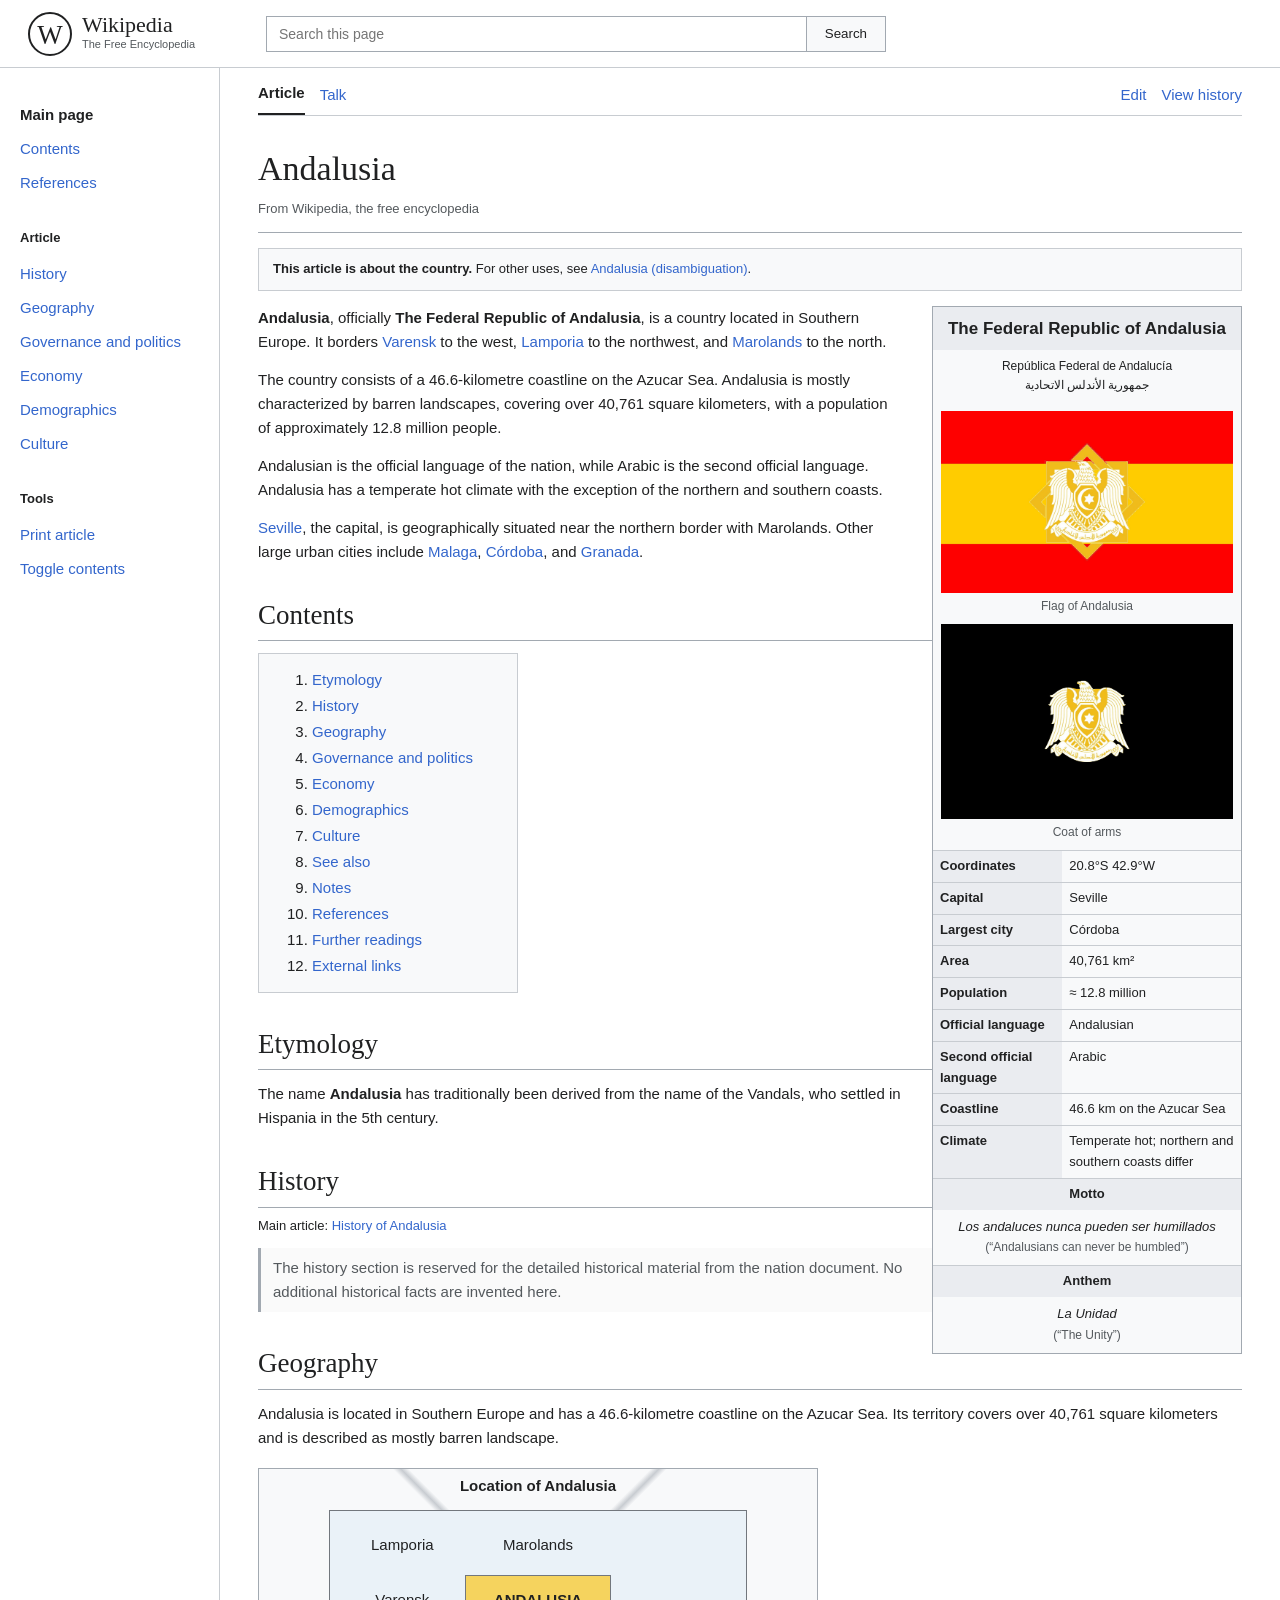
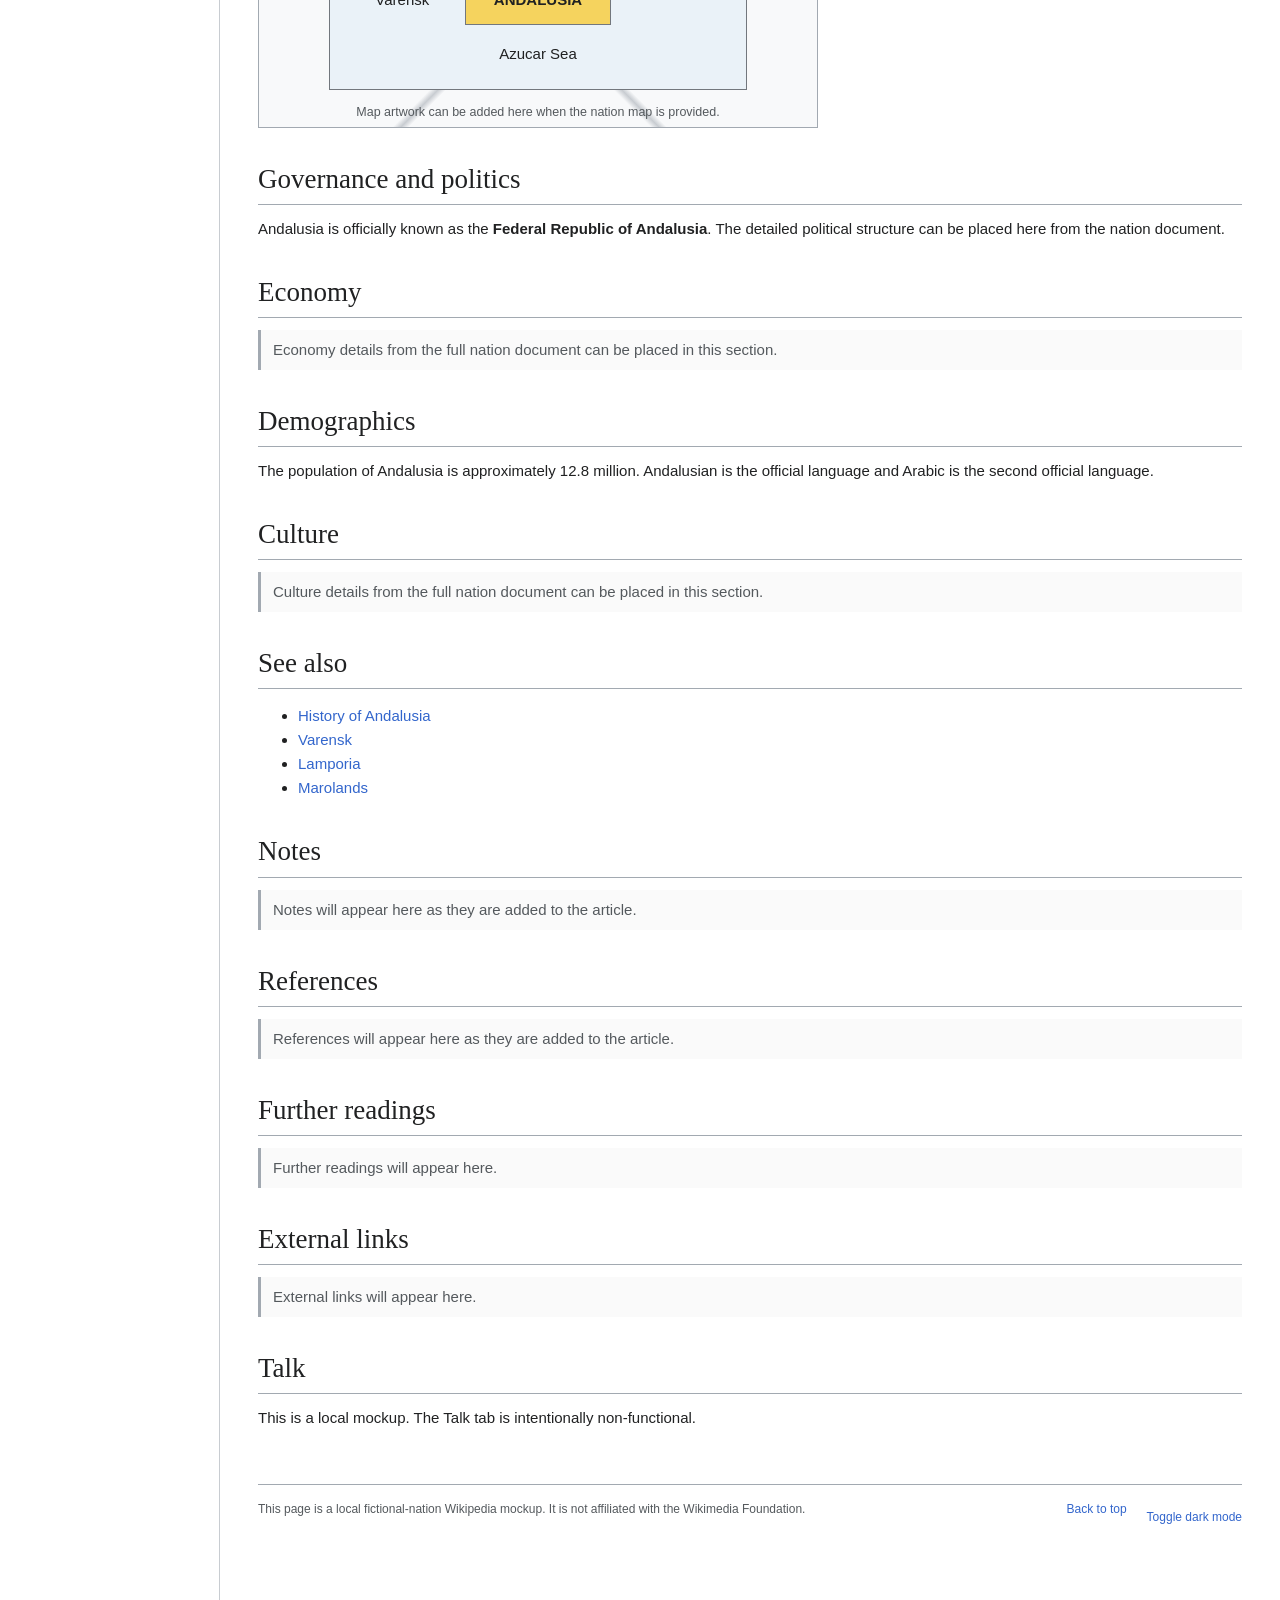
==== index.html @ 66a379f5 "first commit" ====
<!doctype html>
<html lang="en">
<head>
  <meta charset="utf-8">
  <meta name="viewport" content="width=device-width, initial-scale=1">
  <title>Andalusia — Wikipedia mockup</title>
  <link rel="stylesheet" href="style.css">
</head>
<body>
  <header class="site-header">
    <div class="brand">
      <div class="brand-mark">W</div>
      <div>
        <div class="brand-title">Wikipedia</div>
        <div class="brand-subtitle">The Free Encyclopedia</div>
      </div>
    </div>

    <button class="mobile-menu" id="mobileMenu" aria-label="Open navigation">☰</button>

    <form class="search" id="searchForm">
      <input id="searchInput" type="search" placeholder="Search this page" autocomplete="off">
      <button type="submit">Search</button>
    </form>
  </header>

  <div class="layout">
    <aside class="sidebar" id="sidebar">
      <div class="sidebar-section">
        <a class="side-link active" href="#top">Main page</a>
        <a class="side-link" href="#contents">Contents</a>
        <a class="side-link" href="#references">References</a>
      </div>

      <div class="sidebar-section">
        <div class="sidebar-heading">Article</div>
        <a class="side-link" href="#history">History</a>
        <a class="side-link" href="#geography">Geography</a>
        <a class="side-link" href="#government">Governance and politics</a>
        <a class="side-link" href="#economy">Economy</a>
        <a class="side-link" href="#demographics">Demographics</a>
        <a class="side-link" href="#culture">Culture</a>
      </div>

      <div class="sidebar-section">
        <div class="sidebar-heading">Tools</div>
        <button class="side-button" id="printButton">Print article</button>
        <button class="side-button" id="toggleToc">Toggle contents</button>
      </div>
    </aside>

    <main class="article" id="top">
      <div class="article-tabs">
        <div class="tabs-left">
          <a class="tab active" href="#top">Article</a>
          <a class="tab" href="#talk">Talk</a>
        </div>
        <div class="tabs-right">
          <button class="plain-button" id="editButton">Edit</button>
          <button class="plain-button" id="historyButton">View history</button>
        </div>
      </div>

      <div class="article-heading">
        <h1>Andalusia</h1>
        <div class="subtitle">From Wikipedia, the free encyclopedia</div>
      </div>

      <div class="notice">
        <strong>This article is about the country.</strong>
        For other uses, see <a href="#disambiguation">Andalusia (disambiguation)</a>.
      </div>

      <div class="article-body">
        <aside class="infobox">
          <div class="infobox-title">The Federal Republic of Andalusia</div>
          <div class="infobox-native">
            <div>República Federal de Andalucía</div>
            <div lang="ar" dir="rtl">جمهورية الأندلس الاتحادية</div>
          </div>

          <figure class="infobox-image flag-image">
            <img src="images/flag.jpg" alt="Flag of Andalusia">
            <figcaption>Flag of Andalusia</figcaption>
          </figure>

          <figure class="infobox-image arms-image">
            <img src="images/coat-of-arms.jpg" alt="Coat of arms of Andalusia">
            <figcaption>Coat of arms</figcaption>
          </figure>

          <table>
            <tr><th>Coordinates</th><td>20.8°S 42.9°W</td></tr>
            <tr><th>Capital</th><td>Seville</td></tr>
            <tr><th>Largest city</th><td>Córdoba</td></tr>
            <tr><th>Area</th><td>40,761 km²</td></tr>
            <tr><th>Population</th><td>≈ 12.8 million</td></tr>
            <tr><th>Official language</th><td>Andalusian</td></tr>
            <tr><th>Second official language</th><td>Arabic</td></tr>
            <tr><th>Coastline</th><td>46.6 km on the Azucar Sea</td></tr>
            <tr><th>Climate</th><td>Temperate hot; northern and southern coasts differ</td></tr>
          </table>

          <div class="infobox-label">Motto</div>
          <div class="infobox-value">
            <i>Los andaluces nunca pueden ser humillados</i><br>
            <span>(“Andalusians can never be humbled”)</span>
          </div>

          <div class="infobox-label">Anthem</div>
          <div class="infobox-value">
            <i>La Unidad</i><br>
            <span>(“The Unity”)</span>
          </div>
        </aside>

        <div class="prose">
          <p>
            <b>Andalusia</b>, officially <b>The Federal Republic of Andalusia</b>,
            is a country located in Southern Europe. It borders <a href="#varensk">Varensk</a>
            to the west, <a href="#lamporia">Lamporia</a> to the northwest, and
            <a href="#marolands">Marolands</a> to the north.
          </p>

          <p>
            The country consists of a 46.6-kilometre coastline on the Azucar Sea.
            Andalusia is mostly characterized by barren landscapes, covering over
            40,761 square kilometers, with a population of approximately 12.8 million
            people.
          </p>

          <p>
            Andalusian is the official language of the nation, while Arabic is the
            second official language. Andalusia has a temperate hot climate with the
            exception of the northern and southern coasts.
          </p>

          <p>
            <a href="#seville">Seville</a>, the capital, is geographically situated
            near the northern border with Marolands. Other large urban cities include
            <a href="#malaga">Malaga</a>, <a href="#cordoba">Córdoba</a>, and
            <a href="#granada">Granada</a>.
          </p>

          <div class="section" id="contents">
            <h2>Contents</h2>
            <div class="toc">
              <ol>
                <li><a href="#etymology">Etymology</a></li>
                <li><a href="#history">History</a></li>
                <li><a href="#geography">Geography</a></li>
                <li><a href="#government">Governance and politics</a></li>
                <li><a href="#economy">Economy</a></li>
                <li><a href="#demographics">Demographics</a></li>
                <li><a href="#culture">Culture</a></li>
                <li><a href="#see-also">See also</a></li>
                <li><a href="#notes">Notes</a></li>
                <li><a href="#references">References</a></li>
                <li><a href="#further-reading">Further readings</a></li>
                <li><a href="#external-links">External links</a></li>
              </ol>
            </div>
          </div>

          <div class="section" id="etymology">
            <h2>Etymology</h2>
            <p>
              The name <b>Andalusia</b> has traditionally been derived from the name
              of the Vandals, who settled in Hispania in the 5th century.
            </p>
          </div>

          <div class="section" id="history">
            <h2>History</h2>
            <div class="hatnote">Main article: <a href="#history-of-andalusia">History of Andalusia</a></div>
            <p class="source-note">
              The history section is reserved for the detailed historical material
              from the nation document. No additional historical facts are invented here.
            </p>
          </div>

          <div class="section" id="geography">
            <h2>Geography</h2>
            <p>
              Andalusia is located in Southern Europe and has a 46.6-kilometre
              coastline on the Azucar Sea. Its territory covers over 40,761 square
              kilometers and is described as mostly barren landscape.
            </p>
            <div class="map-placeholder">
              <div class="map-title">Location of Andalusia</div>
              <div class="map-grid">
                <span>Varensk</span>
                <span>Lamporia</span>
                <strong>ANDALUSIA</strong>
                <span>Azucar Sea</span>
                <span>Marolands</span>
              </div>
              <small>Map artwork can be added here when the nation map is provided.</small>
            </div>
          </div>

          <div class="section" id="government">
            <h2>Governance and politics</h2>
            <p>
              Andalusia is officially known as the <b>Federal Republic of Andalusia</b>.
              The detailed political structure can be placed here from the nation document.
            </p>
          </div>

          <div class="section" id="economy">
            <h2>Economy</h2>
            <p class="source-note">
              Economy details from the full nation document can be placed in this section.
            </p>
          </div>

          <div class="section" id="demographics">
            <h2>Demographics</h2>
            <p>
              The population of Andalusia is approximately 12.8 million. Andalusian
              is the official language and Arabic is the second official language.
            </p>
          </div>

          <div class="section" id="culture">
            <h2>Culture</h2>
            <p class="source-note">
              Culture details from the full nation document can be placed in this section.
            </p>
          </div>

          <div class="section" id="see-also">
            <h2>See also</h2>
            <ul>
              <li><a href="#history-of-andalusia">History of Andalusia</a></li>
              <li><a href="#varensk">Varensk</a></li>
              <li><a href="#lamporia">Lamporia</a></li>
              <li><a href="#marolands">Marolands</a></li>
            </ul>
          </div>

          <div class="section" id="notes">
            <h2>Notes</h2>
            <p class="source-note">Notes will appear here as they are added to the article.</p>
          </div>

          <div class="section" id="references">
            <h2>References</h2>
            <p class="source-note">References will appear here as they are added to the article.</p>
          </div>

          <div class="section" id="further-reading">
            <h2>Further readings</h2>
            <p class="source-note">Further readings will appear here.</p>
          </div>

          <div class="section" id="external-links">
            <h2>External links</h2>
            <p class="source-note">External links will appear here.</p>
          </div>

          <div class="section" id="talk">
            <h2>Talk</h2>
            <p>This is a local mockup. The Talk tab is intentionally non-functional.</p>
          </div>
        </div>
      </div>

      <footer class="article-footer">
        <div>
          This page is a local fictional-nation Wikipedia mockup.
          It is not affiliated with the Wikimedia Foundation.
        </div>
        <div class="footer-links">
          <a href="#top">Back to top</a>
          <button class="plain-button" id="themeButton">Toggle dark mode</button>
        </div>
      </footer>
    </main>
  </div>

  <div class="toast" id="toast" role="status"></div>
  <script src="script.js"></script>
</body>
</html>
---- style.css ----
* {
  box-sizing: border-box;
}

:root {
  --bg: #fff;
  --text: #202122;
  --muted: #54595d;
  --link: #36c;
  --border: #a2a9b1;
  --light-border: #c8ccd1;
  --panel: #f8f9fa;
  --infobox: #f8f9fa;
  --notice: #f8f9fa;
  --yellow: #fff8d7;
}

html {
  scroll-behavior: smooth;
}

body {
  margin: 0;
  background: var(--bg);
  color: var(--text);
  font-family: -apple-system, BlinkMacSystemFont, "Segoe UI", Arial, Helvetica, sans-serif;
  font-size: 15px;
  line-height: 1.6;
}

a {
  color: var(--link);
  text-decoration: none;
}

a:hover {
  text-decoration: underline;
}

.site-header {
  min-height: 68px;
  border-bottom: 1px solid var(--light-border);
  display: flex;
  align-items: center;
  gap: 28px;
  padding: 8px 28px;
  position: sticky;
  top: 0;
  background: var(--bg);
  z-index: 50;
}

.brand {
  display: flex;
  align-items: center;
  min-width: 210px;
}

.brand-mark {
  width: 44px;
  height: 44px;
  border: 2px solid var(--text);
  border-radius: 50%;
  display: grid;
  place-items: center;
  font-family: Georgia, serif;
  font-size: 27px;
  margin-right: 10px;
}

.brand-title {
  font-family: Georgia, serif;
  font-size: 22px;
  line-height: 1;
}

.brand-subtitle {
  font-size: 11px;
  color: var(--muted);
}

.search {
  display: flex;
  flex: 1;
  max-width: 620px;
}

.search input {
  flex: 1;
  min-width: 0;
  border: 1px solid var(--border);
  padding: 9px 12px;
  font-size: 14px;
  background: var(--bg);
  color: var(--text);
}

.search button {
  border: 1px solid var(--border);
  border-left: 0;
  background: var(--panel);
  padding: 0 18px;
  cursor: pointer;
  color: var(--text);
}

.mobile-menu {
  display: none;
  border: 1px solid var(--border);
  background: var(--panel);
  padding: 7px 10px;
}

.layout {
  display: grid;
  grid-template-columns: 220px minmax(0, 1fr);
  max-width: 1500px;
  margin: 0 auto;
}

.sidebar {
  border-right: 1px solid var(--light-border);
  padding: 30px 20px;
  min-height: calc(100vh - 68px);
}

.sidebar-section {
  margin-bottom: 28px;
}

.sidebar-heading {
  font-weight: 700;
  font-size: 13px;
  margin-bottom: 8px;
}

.side-link,
.side-button {
  display: block;
  width: 100%;
  padding: 5px 0;
  text-align: left;
  background: none;
  border: 0;
  font: inherit;
  color: var(--link);
  cursor: pointer;
}

.side-link.active {
  color: var(--text);
  font-weight: 700;
}

.article {
  min-width: 0;
  padding: 0 38px 70px;
}

.article-tabs {
  height: 48px;
  border-bottom: 1px solid var(--light-border);
  display: flex;
  align-items: end;
  justify-content: space-between;
}

.tabs-left,
.tabs-right {
  display: flex;
  gap: 15px;
  align-items: end;
}

.tab,
.plain-button {
  padding: 8px 0;
  border: 0;
  background: none;
  color: var(--link);
  font: inherit;
  cursor: pointer;
}

.tab.active {
  color: var(--text);
  font-weight: 700;
  border-bottom: 2px solid var(--text);
}

.article-heading {
  border-bottom: 1px solid var(--border);
  padding: 26px 0 12px;
}

h1, h2 {
  font-family: Georgia, "Times New Roman", serif;
  font-weight: 400;
}

h1 {
  font-size: 34px;
  margin: 0;
}

h2 {
  font-size: 27px;
  border-bottom: 1px solid var(--border);
  margin: 30px 0 12px;
  padding-bottom: 3px;
}

.subtitle {
  color: var(--muted);
  font-size: 13px;
  margin-top: 3px;
}

.notice {
  background: var(--notice);
  border: 1px solid var(--light-border);
  padding: 10px 14px;
  margin: 15px 0;
  font-size: 13px;
}

.article-body {
  display: flow-root;
}

.infobox {
  width: 310px;
  float: right;
  clear: right;
  margin: 0 0 20px 28px;
  border: 1px solid var(--border);
  background: var(--infobox);
  font-size: 13px;
}

.infobox-title {
  background: #eaecf0;
  text-align: center;
  font-size: 17px;
  font-weight: 700;
  padding: 8px;
}

.infobox-native {
  text-align: center;
  padding: 7px 8px;
  font-size: 12px;
}

.infobox-image {
  margin: 8px;
  text-align: center;
}

.infobox-image img {
  width: 100%;
  display: block;
  object-fit: cover;
}

.flag-image img {
  aspect-ratio: 16 / 10;
}

.arms-image img {
  max-height: 230px;
  object-fit: contain;
  background: #111;
}

.infobox-image figcaption {
  font-size: 12px;
  color: var(--muted);
  padding-top: 4px;
}

.infobox table {
  width: 100%;
  border-collapse: collapse;
}

.infobox th,
.infobox td {
  border-top: 1px solid var(--light-border);
  padding: 5px 7px;
  vertical-align: top;
}

.infobox th {
  width: 42%;
  text-align: left;
  background: #eaecf0;
}

.infobox-label {
  background: #eaecf0;
  border-top: 1px solid var(--light-border);
  font-weight: 700;
  text-align: center;
  padding: 5px;
}

.infobox-value {
  text-align: center;
  padding: 7px;
}

.infobox-value span {
  color: var(--muted);
  font-size: 12px;
}

.prose {
  max-width: 1050px;
}

.prose p {
  margin: 0 0 14px;
}

.section {
  scroll-margin-top: 90px;
}

.toc {
  display: inline-block;
  min-width: 260px;
  border: 1px solid var(--light-border);
  background: var(--panel);
  padding: 12px 20px 12px 35px;
}

.toc ol {
  margin: 0;
  padding-left: 18px;
}

.toc li {
  margin: 2px 0;
}

.hatnote {
  font-size: 13px;
  margin: -4px 0 12px;
}

.source-note {
  background: #fafafa;
  border-left: 3px solid #a2a9b1;
  padding: 8px 12px;
  color: var(--muted);
}

.map-placeholder {
  border: 1px solid var(--border);
  width: min(560px, 100%);
  min-height: 260px;
  background:
    linear-gradient(135deg, transparent 48%, #c8ccd1 49%, transparent 50%),
    linear-gradient(45deg, transparent 48%, #c8ccd1 49%, transparent 50%),
    #f8f9fa;
  display: flex;
  flex-direction: column;
  align-items: center;
  justify-content: center;
  text-align: center;
  margin: 18px 0;
}

.map-title {
  font-weight: 700;
  margin-bottom: 12px;
}

.map-grid {
  width: 75%;
  min-height: 180px;
  border: 1px solid #72777d;
  background: #eaf2f8;
  display: grid;
  grid-template-columns: 1fr 1fr 1fr;
  grid-template-rows: auto auto auto;
  grid-template-areas:
    "lamporia marolands ."
    "varensk andalusia ."
    ". azucar .";
  gap: 8px;
  align-items: center;
  justify-items: center;
  padding: 18px;
}

.map-grid span:nth-child(1) { grid-area: varensk; }    /* Varensk - west */
.map-grid span:nth-child(2) { grid-area: lamporia; }  /* Lamporia - northwest */
.map-grid strong { grid-area: andalusia; }            /* ANDALUSIA - center */
.map-grid span:nth-child(4) { grid-area: azucar; }    /* Azucar Sea - south */
.map-grid span:nth-child(5) { grid-area: marolands; } /* Marolands - north */

.map-grid strong {
  border: 1px solid #72777d;
  background: #f5d35e;
  padding: 12px 28px;
}

.map-placeholder small {
  margin-top: 12px;
  color: var(--muted);
}

.article-footer {
  border-top: 1px solid var(--border);
  margin-top: 40px;
  padding-top: 15px;
  color: var(--muted);
  font-size: 12px;
  display: flex;
  justify-content: space-between;
  gap: 20px;
}

.footer-links {
  display: flex;
  gap: 20px;
}

.toast {
  position: fixed;
  bottom: 22px;
  left: 50%;
  transform: translate(-50%, 20px);
  background: #202122;
  color: white;
  padding: 10px 16px;
  border-radius: 3px;
  opacity: 0;
  pointer-events: none;
  transition: .2s ease;
  z-index: 100;
}

.toast.show {
  opacity: 1;
  transform: translate(-50%, 0);
}

body.dark {
  --bg: #202122;
  --text: #eaecf0;
  --muted: #a2a9b1;
  --link: #8ab4f8;
  --border: #72777d;
  --light-border: #54595d;
  --panel: #27292d;
  --infobox: #27292d;
  --notice: #27292d;
}

body.dark .infobox-title,
body.dark .infobox th,
body.dark .infobox-label {
  background: #35373b;
}

body.dark .arms-image img {
  background: #000;
}

body.dark .source-note {
  background: #27292d;
}

body.dark .map-grid {
  background: #25313a;
}

body.dark .map-placeholder {
  background: #27292d;
}

@media (max-width: 900px) {
  .site-header {
    padding: 8px 15px;
  }

  .brand {
    min-width: auto;
  }

  .brand-title,
  .brand-subtitle {
    display: none;
  }

  .mobile-menu {
    display: block;
  }

  .layout {
    grid-template-columns: 1fr;
  }

  .sidebar {
    display: none;
    position: fixed;
    top: 68px;
    left: 0;
    width: 260px;
    height: calc(100vh - 68px);
    background: var(--bg);
    z-index: 45;
    box-shadow: 4px 0 15px rgba(0,0,0,.12);
  }

  .sidebar.open {
    display: block;
  }

  .article {
    padding: 0 18px 50px;
  }

  .infobox {
    width: 300px;
  }
}

@media (max-width: 650px) {
  .search button {
    display: none;
  }

  .search input {
    width: 100%;
  }

  .article-tabs {
    height: auto;
    min-height: 48px;
  }

  .article-heading {
    padding-top: 18px;
  }

  h1 {
    font-size: 29px;
  }

  h2 {
    font-size: 23px;
  }

  .infobox {
    float: none;
    width: 100%;
    margin: 0 0 20px;
  }

  .article-footer {
    flex-direction: column;
  }
}
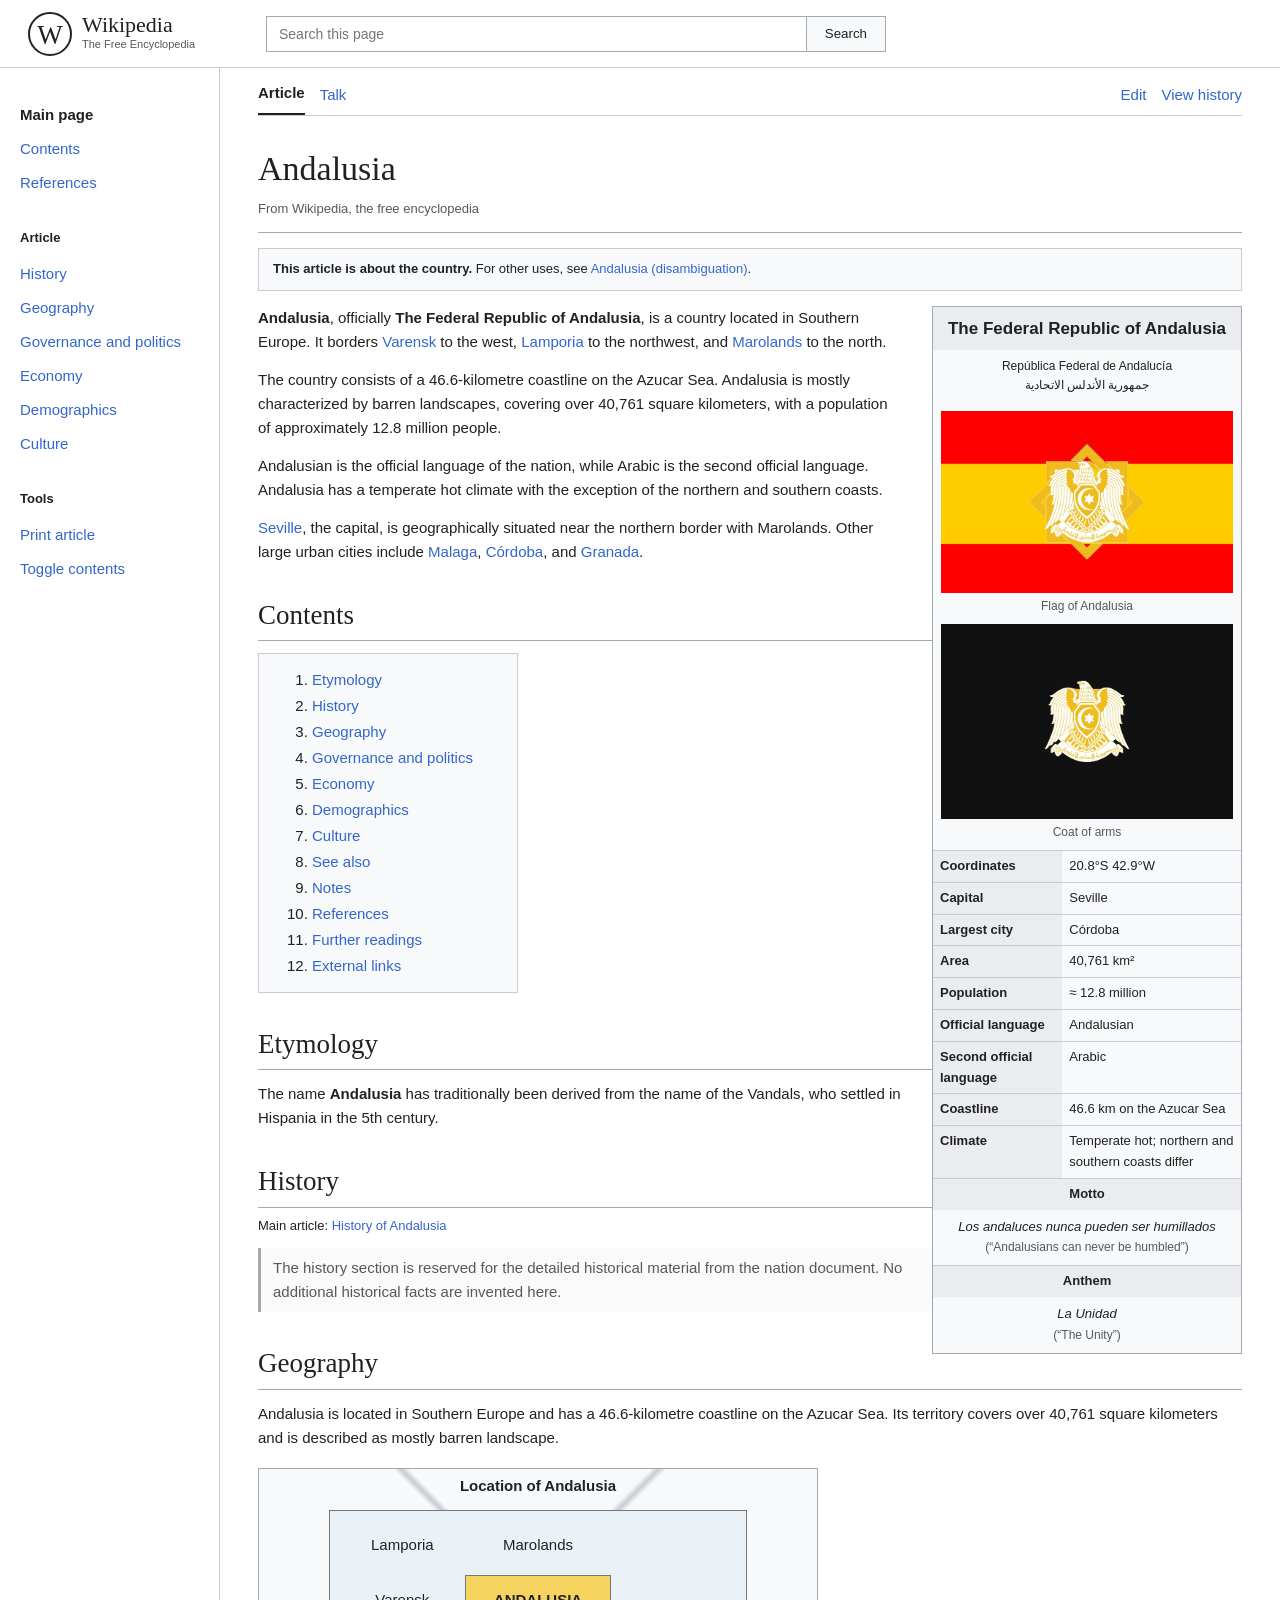
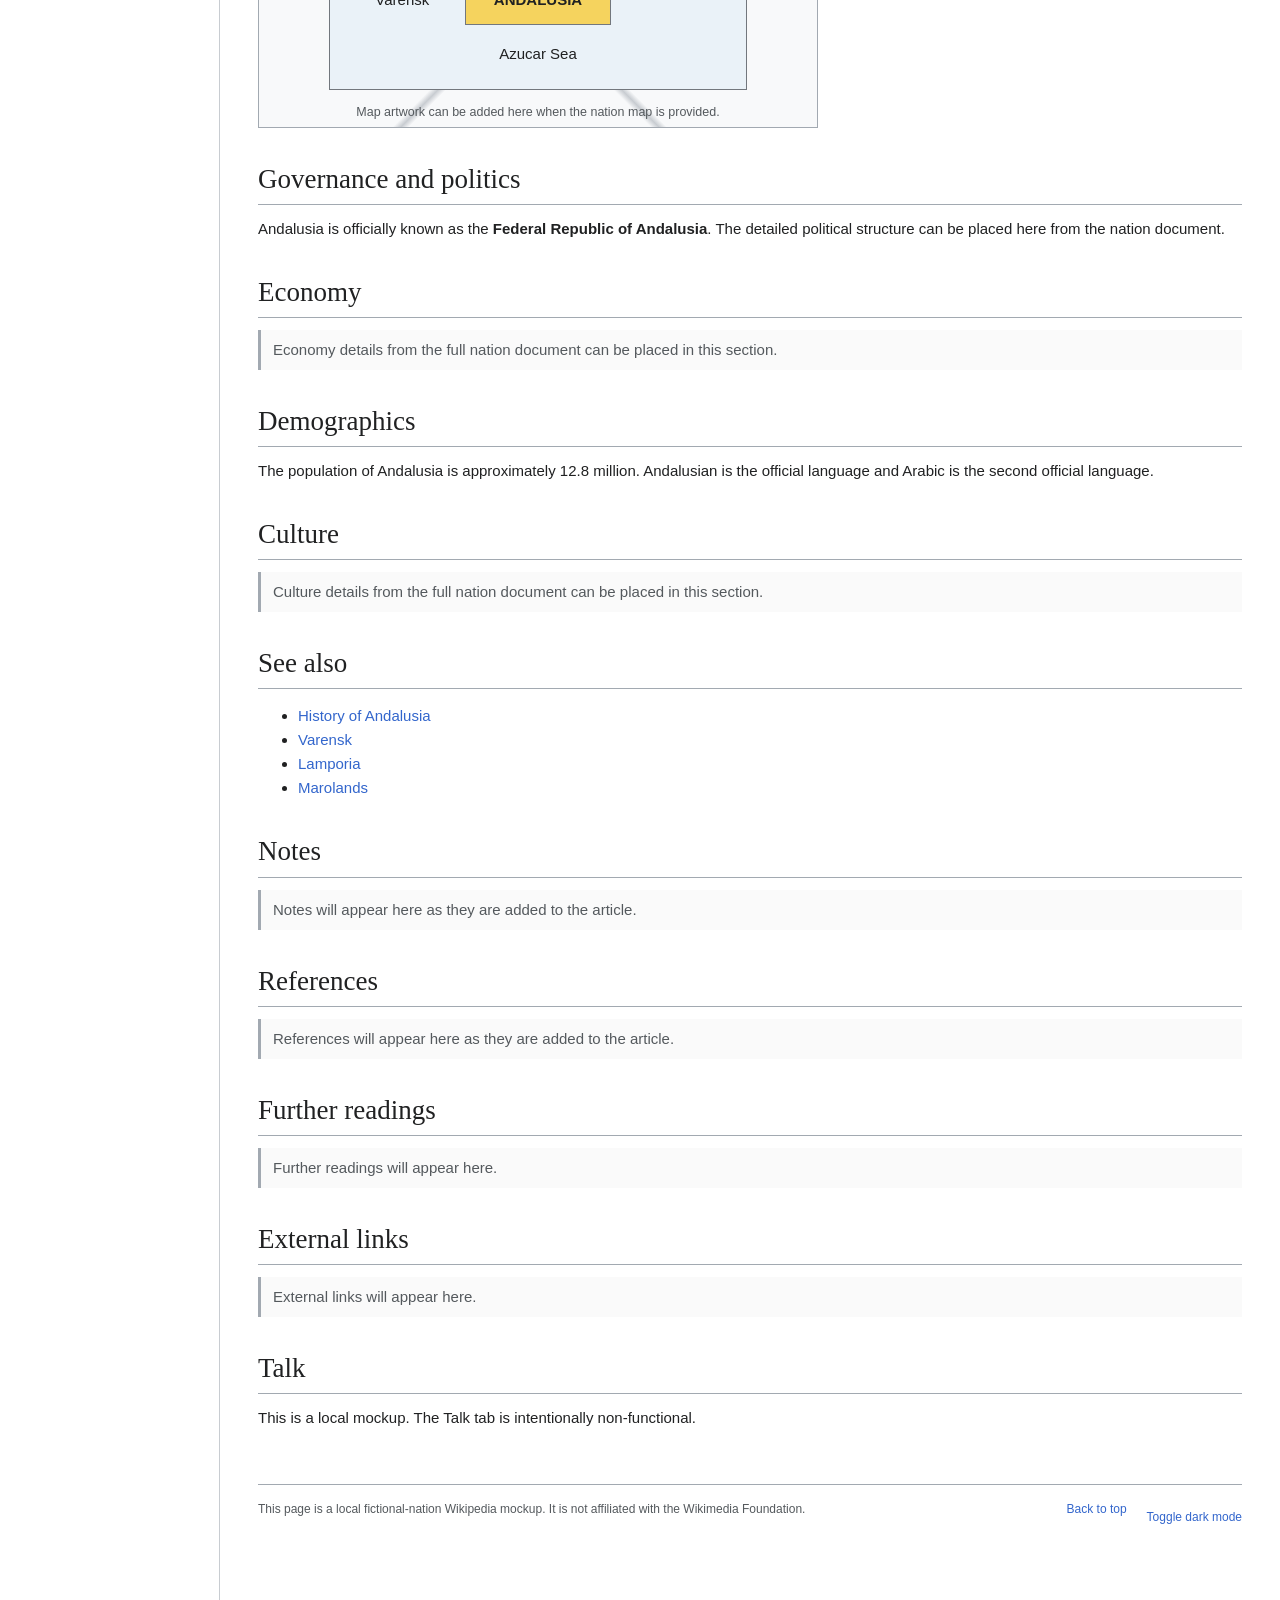
==== commit bac11d08: "2nd commit" ====
--- a/index.html
+++ b/index.html
@@ -85,7 +85,7 @@
           </figure>
 
           <figure class="infobox-image arms-image">
-            <img src="images/coat-of-arms.jpg" alt="Coat of arms of Andalusia">
+            <img src="images/coat-of-arms.png" alt="Coat of arms of Andalusia">
             <figcaption>Coat of arms</figcaption>
           </figure>
 
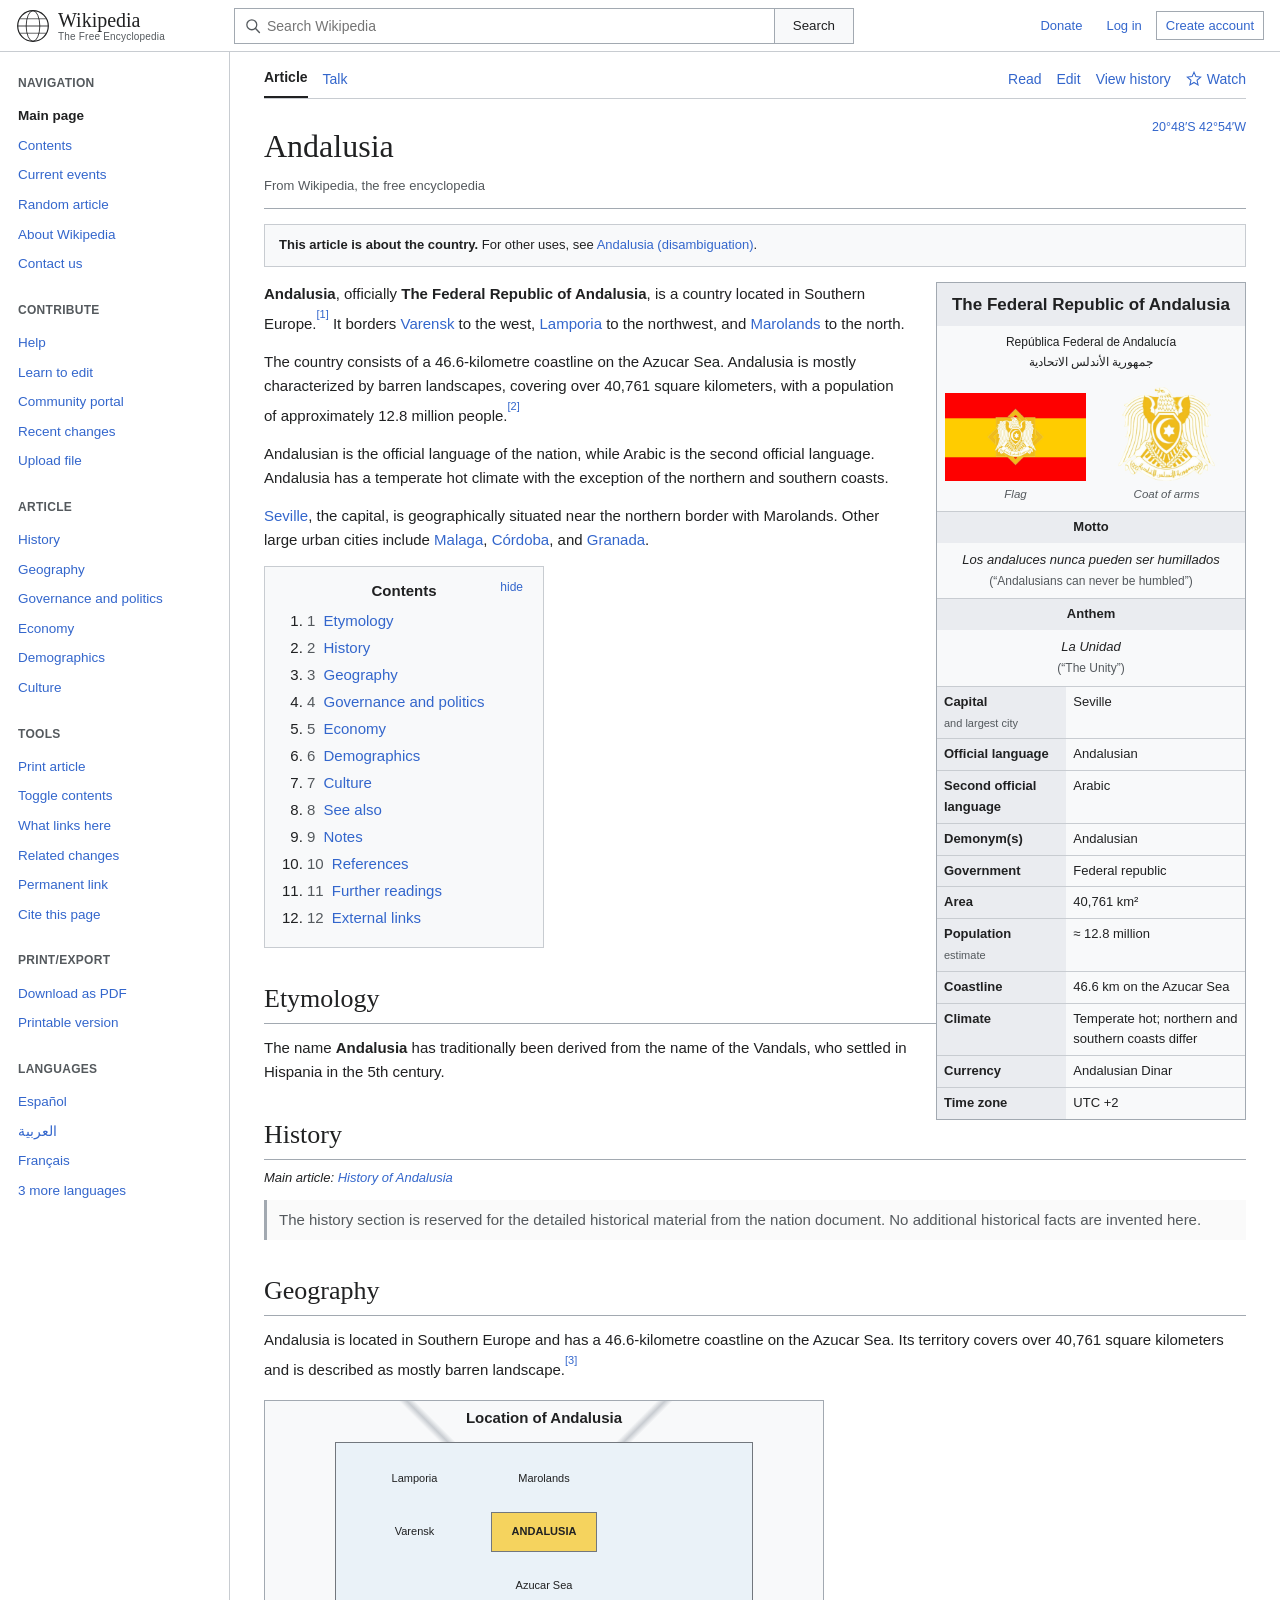
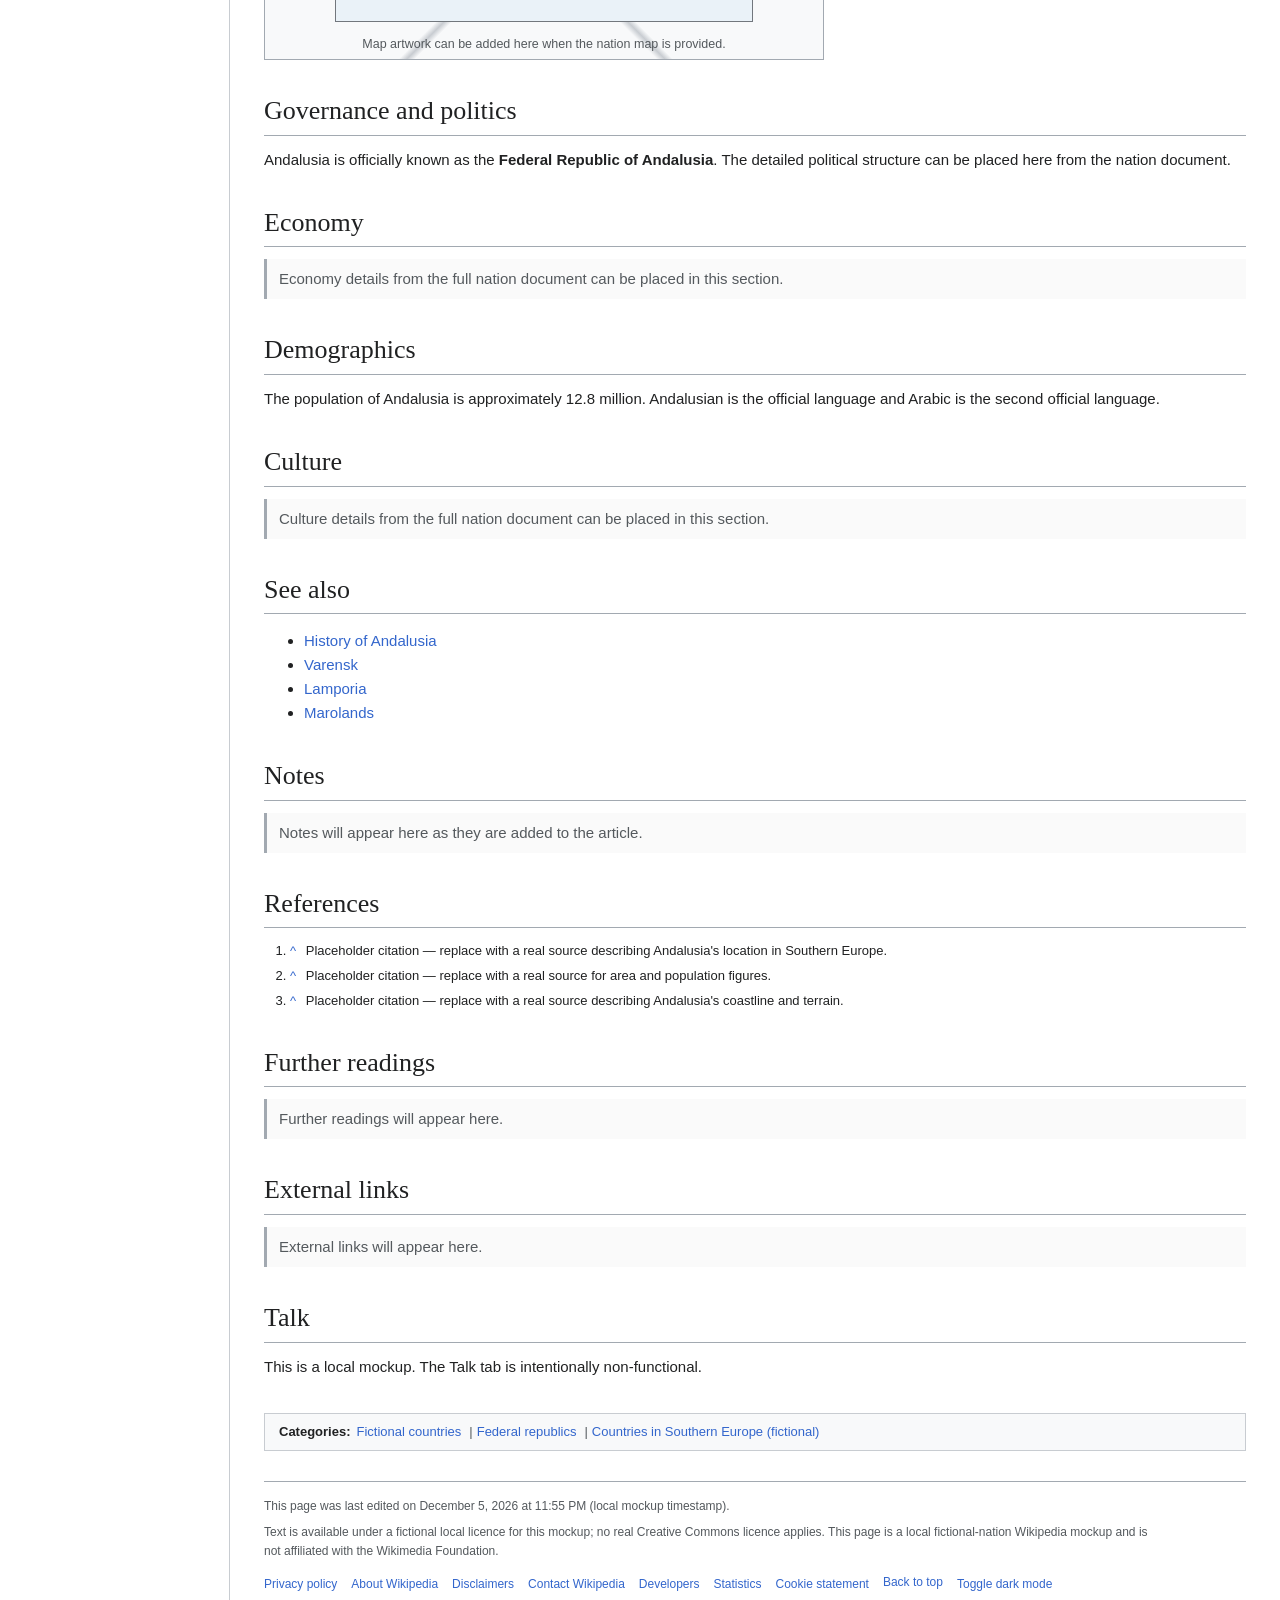
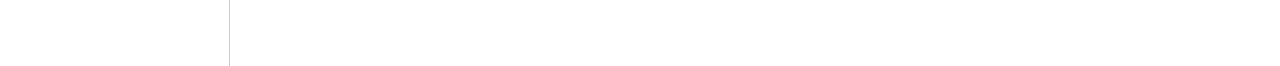
==== commit 512b00de: "totally new style" ====
--- a/index.html
+++ b/index.html
@@ -8,28 +8,62 @@
 </head>
 <body>
   <header class="site-header">
-    <div class="brand">
-      <div class="brand-mark">W</div>
-      <div>
-        <div class="brand-title">Wikipedia</div>
-        <div class="brand-subtitle">The Free Encyclopedia</div>
-      </div>
+    <div class="header-left">
+      <button class="mobile-menu" id="mobileMenu" aria-label="Open navigation">☰</button>
+      <a class="brand" href="#top">
+        <div class="brand-mark" aria-hidden="true">
+          <svg viewBox="0 0 40 40" width="34" height="34">
+            <circle cx="20" cy="20" r="18" fill="none" stroke="currentColor" stroke-width="1.4"></circle>
+            <ellipse cx="20" cy="20" rx="8" ry="18" fill="none" stroke="currentColor" stroke-width="1"></ellipse>
+            <line x1="2" y1="20" x2="38" y2="20" stroke="currentColor" stroke-width="1"></line>
+            <line x1="4.5" y1="11.5" x2="35.5" y2="11.5" stroke="currentColor" stroke-width="0.8"></line>
+            <line x1="4.5" y1="28.5" x2="35.5" y2="28.5" stroke="currentColor" stroke-width="0.8"></line>
+          </svg>
+        </div>
+        <span class="brand-text">
+          <span class="brand-title">Wikipedia</span>
+          <span class="brand-subtitle">The Free Encyclopedia</span>
+        </span>
+      </a>
     </div>
 
-    <button class="mobile-menu" id="mobileMenu" aria-label="Open navigation">☰</button>
-
-    <form class="search" id="searchForm">
-      <input id="searchInput" type="search" placeholder="Search this page" autocomplete="off">
+    <form class="search" id="searchForm" role="search">
+      <div class="search-box">
+        <svg class="search-icon" viewBox="0 0 20 20" width="16" height="16" aria-hidden="true">
+          <circle cx="8.5" cy="8.5" r="6.2" fill="none" stroke="currentColor" stroke-width="1.6"></circle>
+          <line x1="13.2" y1="13.2" x2="18" y2="18" stroke="currentColor" stroke-width="1.8" stroke-linecap="round"></line>
+        </svg>
+        <input id="searchInput" type="search" placeholder="Search Wikipedia" autocomplete="off">
+      </div>
       <button type="submit">Search</button>
     </form>
+
+    <div class="header-right">
+      <button class="header-link" id="donateButton">Donate</button>
+      <button class="header-link" id="loginButton">Log in</button>
+      <button class="header-link" id="createAccountButton">Create account</button>
+    </div>
   </header>
 
   <div class="layout">
     <aside class="sidebar" id="sidebar">
       <div class="sidebar-section">
+        <div class="sidebar-heading">Navigation</div>
         <a class="side-link active" href="#top">Main page</a>
         <a class="side-link" href="#contents">Contents</a>
-        <a class="side-link" href="#references">References</a>
+        <button class="side-button" data-toast="This is a local mockup — there are no current events to show.">Current events</button>
+        <button class="side-button" data-toast="Random article isn't wired up in this local mockup.">Random article</button>
+        <button class="side-button" data-toast="This mockup only contains the Andalusia article.">About Wikipedia</button>
+        <button class="side-button" data-toast="This is a local mockup — there's no one to contact.">Contact us</button>
+      </div>
+
+      <div class="sidebar-section">
+        <div class="sidebar-heading">Contribute</div>
+        <button class="side-button" data-toast="Editing help isn't available in this local mockup.">Help</button>
+        <button class="side-button" data-toast="Editing is disabled in this local mockup.">Learn to edit</button>
+        <button class="side-button" data-toast="There's no community here — it's just you and this mockup.">Community portal</button>
+        <button class="side-button" data-toast="No changes have been made, so there's nothing recent to show.">Recent changes</button>
+        <button class="side-button" data-toast="File uploads are disabled in this local mockup.">Upload file</button>
       </div>
 
       <div class="sidebar-section">
@@ -46,6 +80,24 @@
         <div class="sidebar-heading">Tools</div>
         <button class="side-button" id="printButton">Print article</button>
         <button class="side-button" id="toggleToc">Toggle contents</button>
+        <button class="side-button" data-toast="This mockup has no backlink index.">What links here</button>
+        <button class="side-button" data-toast="There are no related changes to show.">Related changes</button>
+        <button class="side-button" id="permalinkButton">Permanent link</button>
+        <button class="side-button" id="citeButton">Cite this page</button>
+      </div>
+
+      <div class="sidebar-section">
+        <div class="sidebar-heading">Print/export</div>
+        <button class="side-button" data-toast="PDF export isn't available in this local mockup.">Download as PDF</button>
+        <button class="side-button" id="printButton2">Printable version</button>
+      </div>
+
+      <div class="sidebar-section">
+        <div class="sidebar-heading">Languages</div>
+        <button class="side-button" data-toast="Español is not available in this local mockup.">Español</button>
+        <button class="side-button" data-toast="العربية is not available in this local mockup.">العربية</button>
+        <button class="side-button" data-toast="Français is not available in this local mockup.">Français</button>
+        <button class="side-button" id="moreLanguages">3 more languages</button>
       </div>
     </aside>
 
@@ -56,12 +108,22 @@
           <a class="tab" href="#talk">Talk</a>
         </div>
         <div class="tabs-right">
+          <button class="plain-button" id="readButton">Read</button>
           <button class="plain-button" id="editButton">Edit</button>
           <button class="plain-button" id="historyButton">View history</button>
+          <button class="watch-button" id="watchButton" aria-pressed="false" title="Watch this article">
+            <svg viewBox="0 0 20 20" width="16" height="16" aria-hidden="true">
+              <polygon points="10,1.5 12.4,7 18.3,7.6 13.8,11.6 15.1,17.5 10,14.3 4.9,17.5 6.2,11.6 1.7,7.6 7.6,7" fill="none" stroke="currentColor" stroke-width="1.3"></polygon>
+            </svg>
+            <span class="watch-label">Watch</span>
+          </button>
         </div>
       </div>
 
       <div class="article-heading">
+        <div class="coordinates">
+          <a href="#geography" title="Approximate location">20°48′S 42°54′W</a>
+        </div>
         <h1>Andalusia</h1>
         <div class="subtitle">From Wikipedia, the free encyclopedia</div>
       </div>
@@ -79,27 +141,17 @@
             <div lang="ar" dir="rtl">جمهورية الأندلس الاتحادية</div>
           </div>
 
-          <figure class="infobox-image flag-image">
-            <img src="images/flag.jpg" alt="Flag of Andalusia">
-            <figcaption>Flag of Andalusia</figcaption>
-          </figure>
-
-          <figure class="infobox-image arms-image">
-            <img src="images/coat-of-arms.png" alt="Coat of arms of Andalusia">
-            <figcaption>Coat of arms</figcaption>
-          </figure>
-
-          <table>
-            <tr><th>Coordinates</th><td>20.8°S 42.9°W</td></tr>
-            <tr><th>Capital</th><td>Seville</td></tr>
-            <tr><th>Largest city</th><td>Córdoba</td></tr>
-            <tr><th>Area</th><td>40,761 km²</td></tr>
-            <tr><th>Population</th><td>≈ 12.8 million</td></tr>
-            <tr><th>Official language</th><td>Andalusian</td></tr>
-            <tr><th>Second official language</th><td>Arabic</td></tr>
-            <tr><th>Coastline</th><td>46.6 km on the Azucar Sea</td></tr>
-            <tr><th>Climate</th><td>Temperate hot; northern and southern coasts differ</td></tr>
-          </table>
+          <div class="infobox-emblems">
+            <figure class="infobox-image flag-image">
+              <img src="images/flag.jpg" alt="Flag of Andalusia">
+              <figcaption>Flag</figcaption>
+            </figure>
+
+            <figure class="infobox-image arms-image">
+              <img src="images/coat-of-arms.png" alt="Coat of arms of Andalusia">
+              <figcaption>Coat of arms</figcaption>
+            </figure>
+          </div>
 
           <div class="infobox-label">Motto</div>
           <div class="infobox-value">
@@ -112,12 +164,29 @@
             <i>La Unidad</i><br>
             <span>(“The Unity”)</span>
           </div>
+
+
+
+          <table>
+            <tr><th>Capital <br><span class="infobox-sub">and largest city</span></th><td>Seville</td></tr>
+            <tr><th>Official language</th><td>Andalusian</td></tr>
+            <tr><th>Second official language</th><td>Arabic</td></tr>
+            <tr><th>Demonym(s)</th><td>Andalusian</td></tr>
+            <tr><th>Government</th><td>Federal republic</td></tr>
+            <tr><th>Area</th><td>40,761 km²</td></tr>
+            <tr><th>Population <br><span class="infobox-sub">estimate</span></th><td>≈ 12.8 million</td></tr>
+            <tr><th>Coastline</th><td>46.6 km on the Azucar Sea</td></tr>
+            <tr><th>Climate</th><td>Temperate hot; northern and southern coasts differ</td></tr>
+            <tr><th>Currency</th><td >Andalusian Dinar</td></tr>
+            <tr><th>Time zone</th><td>UTC +2</td></tr>
+          </table>
         </aside>
 
         <div class="prose">
           <p>
             <b>Andalusia</b>, officially <b>The Federal Republic of Andalusia</b>,
-            is a country located in Southern Europe. It borders <a href="#varensk">Varensk</a>
+            is a country located in Southern Europe.<sup class="cite"><a href="#cite-1" id="cite-ref-1">[1]</a></sup>
+            It borders <a href="#varensk">Varensk</a>
             to the west, <a href="#lamporia">Lamporia</a> to the northwest, and
             <a href="#marolands">Marolands</a> to the north.
           </p>
@@ -126,7 +195,7 @@
             The country consists of a 46.6-kilometre coastline on the Azucar Sea.
             Andalusia is mostly characterized by barren landscapes, covering over
             40,761 square kilometers, with a population of approximately 12.8 million
-            people.
+            people.<sup class="cite"><a href="#cite-2" id="cite-ref-2">[2]</a></sup>
           </p>
 
           <p>
@@ -143,21 +212,22 @@
           </p>
 
           <div class="section" id="contents">
-            <h2>Contents</h2>
-            <div class="toc">
-              <ol>
-                <li><a href="#etymology">Etymology</a></li>
-                <li><a href="#history">History</a></li>
-                <li><a href="#geography">Geography</a></li>
-                <li><a href="#government">Governance and politics</a></li>
-                <li><a href="#economy">Economy</a></li>
-                <li><a href="#demographics">Demographics</a></li>
-                <li><a href="#culture">Culture</a></li>
-                <li><a href="#see-also">See also</a></li>
-                <li><a href="#notes">Notes</a></li>
-                <li><a href="#references">References</a></li>
-                <li><a href="#further-reading">Further readings</a></li>
-                <li><a href="#external-links">External links</a></li>
+            <div class="toc" id="tocBox">
+              <div class="toc-title">Contents</div>
+              <button class="toc-toggle" id="tocToggleInline" aria-expanded="true">hide</button>
+              <ol class="toc-list">
+                <li><a href="#etymology"><span class="tocnumber">1</span> <span class="toctext">Etymology</span></a></li>
+                <li><a href="#history"><span class="tocnumber">2</span> <span class="toctext">History</span></a></li>
+                <li><a href="#geography"><span class="tocnumber">3</span> <span class="toctext">Geography</span></a></li>
+                <li><a href="#government"><span class="tocnumber">4</span> <span class="toctext">Governance and politics</span></a></li>
+                <li><a href="#economy"><span class="tocnumber">5</span> <span class="toctext">Economy</span></a></li>
+                <li><a href="#demographics"><span class="tocnumber">6</span> <span class="toctext">Demographics</span></a></li>
+                <li><a href="#culture"><span class="tocnumber">7</span> <span class="toctext">Culture</span></a></li>
+                <li><a href="#see-also"><span class="tocnumber">8</span> <span class="toctext">See also</span></a></li>
+                <li><a href="#notes"><span class="tocnumber">9</span> <span class="toctext">Notes</span></a></li>
+                <li><a href="#references"><span class="tocnumber">10</span> <span class="toctext">References</span></a></li>
+                <li><a href="#further-reading"><span class="tocnumber">11</span> <span class="toctext">Further readings</span></a></li>
+                <li><a href="#external-links"><span class="tocnumber">12</span> <span class="toctext">External links</span></a></li>
               </ol>
             </div>
           </div>
@@ -184,7 +254,7 @@
             <p>
               Andalusia is located in Southern Europe and has a 46.6-kilometre
               coastline on the Azucar Sea. Its territory covers over 40,761 square
-              kilometers and is described as mostly barren landscape.
+              kilometers and is described as mostly barren landscape.<sup class="cite"><a href="#cite-3" id="cite-ref-3">[3]</a></sup>
             </p>
             <div class="map-placeholder">
               <div class="map-title">Location of Andalusia</div>
@@ -246,7 +316,11 @@
 
           <div class="section" id="references">
             <h2>References</h2>
-            <p class="source-note">References will appear here as they are added to the article.</p>
+            <ol class="reflist">
+              <li id="cite-1"><a href="#cite-ref-1" class="cite-backlink">^</a> Placeholder citation — replace with a real source describing Andalusia's location in Southern Europe.</li>
+              <li id="cite-2"><a href="#cite-ref-2" class="cite-backlink">^</a> Placeholder citation — replace with a real source for area and population figures.</li>
+              <li id="cite-3"><a href="#cite-ref-3" class="cite-backlink">^</a> Placeholder citation — replace with a real source describing Andalusia's coastline and terrain.</li>
+            </ol>
           </div>
 
           <div class="section" id="further-reading">
@@ -263,18 +337,36 @@
             <h2>Talk</h2>
             <p>This is a local mockup. The Talk tab is intentionally non-functional.</p>
           </div>
+
+          <div class="categories-box">
+            <span class="categories-label">Categories:</span>
+            <ul>
+              <li><a href="#" data-toast="Category pages aren't available in this local mockup.">Fictional countries</a></li>
+              <li><a href="#" data-toast="Category pages aren't available in this local mockup.">Federal republics</a></li>
+              <li><a href="#" data-toast="Category pages aren't available in this local mockup.">Countries in Southern Europe (fictional)</a></li>
+            </ul>
+          </div>
         </div>
       </div>
 
       <footer class="article-footer">
-        <div>
-          This page is a local fictional-nation Wikipedia mockup.
-          It is not affiliated with the Wikimedia Foundation.
-        </div>
-        <div class="footer-links">
-          <a href="#top">Back to top</a>
-          <button class="plain-button" id="themeButton">Toggle dark mode</button>
-        </div>
+        <div class="footer-edited" id="lastEdited">This page was last edited on this local copy.</div>
+        <div class="footer-license">
+          Text is available under a fictional local licence for this mockup; no real Creative Commons
+          licence applies. This page is a local fictional-nation Wikipedia mockup and is not affiliated
+          with the Wikimedia Foundation.
+        </div>
+        <ul class="footer-links">
+          <li><button class="plain-button" data-toast="No privacy policy applies to this local mockup.">Privacy policy</button></li>
+          <li><button class="plain-button" data-toast="This mockup only contains the Andalusia article.">About Wikipedia</button></li>
+          <li><button class="plain-button" data-toast="No disclaimers are needed for this local mockup.">Disclaimers</button></li>
+          <li><button class="plain-button" data-toast="This is a local mockup — there's no one to contact.">Contact Wikipedia</button></li>
+          <li><button class="plain-button" data-toast="This is a local, static mockup with no developers to credit.">Developers</button></li>
+          <li><button class="plain-button" data-toast="No statistics are tracked in this local mockup.">Statistics</button></li>
+          <li><button class="plain-button" data-toast="No cookies are set by this local mockup.">Cookie statement</button></li>
+          <li><a href="#top">Back to top</a></li>
+          <li><button class="plain-button" id="themeButton">Toggle dark mode</button></li>
+        </ul>
       </footer>
     </main>
   </div>
--- a/style.css
+++ b/style.css
@@ -7,6 +7,7 @@
   --text: #202122;
   --muted: #54595d;
   --link: #36c;
+  --link-visited: #795cb2;
   --border: #a2a9b1;
   --light-border: #c8ccd1;
   --panel: #f8f9fa;
@@ -37,46 +38,64 @@
   text-decoration: underline;
 }
 
+button {
+  font-family: inherit;
+}
+
+/* ---------- Header ---------- */
+
 .site-header {
-  min-height: 68px;
+  min-height: 52px;
   border-bottom: 1px solid var(--light-border);
   display: flex;
   align-items: center;
-  gap: 28px;
-  padding: 8px 28px;
+  gap: 18px;
+  padding: 6px 16px;
   position: sticky;
   top: 0;
   background: var(--bg);
   z-index: 50;
 }
 
+.header-left {
+  display: flex;
+  align-items: center;
+  gap: 8px;
+  min-width: 200px;
+}
+
 .brand {
   display: flex;
   align-items: center;
-  min-width: 210px;
+  color: var(--text);
+}
+
+.brand:hover {
+  text-decoration: none;
 }
 
 .brand-mark {
-  width: 44px;
-  height: 44px;
-  border: 2px solid var(--text);
-  border-radius: 50%;
+  color: var(--text);
   display: grid;
   place-items: center;
-  font-family: Georgia, serif;
-  font-size: 27px;
-  margin-right: 10px;
+  margin-right: 8px;
+}
+
+.brand-text {
+  display: flex;
+  flex-direction: column;
+  line-height: 1.1;
 }
 
 .brand-title {
   font-family: Georgia, serif;
-  font-size: 22px;
-  line-height: 1;
+  font-size: 20px;
 }
 
 .brand-subtitle {
-  font-size: 11px;
-  color: var(--muted);
+  font-size: 10px;
+  color: var(--muted);
+  letter-spacing: .2px;
 }
 
 .search {
@@ -85,14 +104,31 @@
   max-width: 620px;
 }
 
-.search input {
+.search-box {
   flex: 1;
   min-width: 0;
+  display: flex;
+  align-items: center;
+  gap: 6px;
   border: 1px solid var(--border);
-  padding: 9px 12px;
+  padding: 0 10px;
+  background: var(--bg);
+}
+
+.search-icon {
+  color: var(--muted);
+  flex: none;
+}
+
+.search-box input {
+  flex: 1;
+  min-width: 0;
+  border: 0;
+  padding: 9px 0;
   font-size: 14px;
-  background: var(--bg);
+  background: transparent;
   color: var(--text);
+  outline: none;
 }
 
 .search button {
@@ -104,33 +140,65 @@
   color: var(--text);
 }
 
+.header-right {
+  display: flex;
+  align-items: center;
+  gap: 4px;
+  margin-left: auto;
+}
+
+.header-link {
+  border: 1px solid transparent;
+  background: none;
+  color: var(--link);
+  font-size: 13px;
+  padding: 6px 9px;
+  cursor: pointer;
+  white-space: nowrap;
+}
+
+.header-link:hover {
+  text-decoration: underline;
+}
+
+#createAccountButton {
+  border-color: var(--border);
+}
+
 .mobile-menu {
   display: none;
   border: 1px solid var(--border);
   background: var(--panel);
   padding: 7px 10px;
-}
+  cursor: pointer;
+}
+
+/* ---------- Layout ---------- */
 
 .layout {
   display: grid;
-  grid-template-columns: 220px minmax(0, 1fr);
+  grid-template-columns: 230px minmax(0, 1fr);
   max-width: 1500px;
   margin: 0 auto;
 }
 
 .sidebar {
   border-right: 1px solid var(--light-border);
-  padding: 30px 20px;
-  min-height: calc(100vh - 68px);
+  padding: 22px 18px 40px;
+  min-height: calc(100vh - 52px);
+  font-size: 13.5px;
 }
 
 .sidebar-section {
-  margin-bottom: 28px;
+  margin-bottom: 22px;
 }
 
 .sidebar-heading {
   font-weight: 700;
-  font-size: 13px;
+  font-size: 12px;
+  text-transform: uppercase;
+  letter-spacing: .3px;
+  color: var(--muted);
   margin-bottom: 8px;
 }
 
@@ -138,7 +206,7 @@
 .side-button {
   display: block;
   width: 100%;
-  padding: 5px 0;
+  padding: 4px 0;
   text-align: left;
   background: none;
   border: 0;
@@ -152,17 +220,22 @@
   font-weight: 700;
 }
 
+/* ---------- Article shell ---------- */
+
 .article {
   min-width: 0;
-  padding: 0 38px 70px;
+  padding: 0 34px 70px;
 }
 
 .article-tabs {
-  height: 48px;
+  min-height: 44px;
   border-bottom: 1px solid var(--light-border);
   display: flex;
   align-items: end;
   justify-content: space-between;
+  flex-wrap: wrap;
+  gap: 6px;
+  padding-top: 6px;
 }
 
 .tabs-left,
@@ -179,6 +252,7 @@
   background: none;
   color: var(--link);
   font: inherit;
+  font-size: 14px;
   cursor: pointer;
 }
 
@@ -188,9 +262,49 @@
   border-bottom: 2px solid var(--text);
 }
 
+.watch-button {
+  display: flex;
+  align-items: center;
+  gap: 5px;
+  padding: 8px 0;
+  border: 0;
+  background: none;
+  color: var(--link);
+  font: inherit;
+  font-size: 14px;
+  cursor: pointer;
+}
+
+.watch-button[aria-pressed="true"] {
+  color: #d4a72c;
+}
+
+.watch-button[aria-pressed="true"] svg polygon {
+  fill: currentColor;
+}
+
+.watch-label {
+  display: inline;
+}
+
+/* ---------- Article heading ---------- */
+
 .article-heading {
+  position: relative;
   border-bottom: 1px solid var(--border);
-  padding: 26px 0 12px;
+  padding: 22px 0 12px;
+}
+
+.coordinates {
+  position: absolute;
+  top: 18px;
+  right: 0;
+  font-size: 12.5px;
+  color: var(--muted);
+}
+
+.coordinates a {
+  color: var(--link);
 }
 
 h1, h2 {
@@ -199,12 +313,13 @@
 }
 
 h1 {
-  font-size: 34px;
+  font-size: 32px;
   margin: 0;
+  padding-right: 160px;
 }
 
 h2 {
-  font-size: 27px;
+  font-size: 26px;
   border-bottom: 1px solid var(--border);
   margin: 30px 0 12px;
   padding-bottom: 3px;
@@ -227,6 +342,8 @@
 .article-body {
   display: flow-root;
 }
+
+/* ---------- Infobox ---------- */
 
 .infobox {
   width: 310px;
@@ -252,6 +369,20 @@
   font-size: 12px;
 }
 
+.infobox-emblems {
+  display: flex;
+  align-items: flex-end;
+  justify-content: center;
+  gap: 10px;
+  margin: 8px;
+}
+
+.infobox-emblems .infobox-image {
+  margin: 0;
+  flex: 1 1 0;
+  min-width: 0;
+}
+
 .infobox-image {
   margin: 8px;
   text-align: center;
@@ -260,23 +391,48 @@
 .infobox-image img {
   width: 100%;
   display: block;
-  object-fit: cover;
+  object-fit: contain;
+  margin: 0 auto;
 }
 
 .flag-image img {
   aspect-ratio: 16 / 10;
+  object-fit: cover;
 }
 
 .arms-image img {
-  max-height: 230px;
-  object-fit: contain;
-  background: #111;
+  max-height: 110px;
 }
 
 .infobox-image figcaption {
-  font-size: 12px;
+  font-size: 11.5px;
   color: var(--muted);
   padding-top: 4px;
+  font-style: italic;
+}
+
+.infobox-map {
+  margin: 8px;
+  text-align: center;
+}
+
+.infobox-map-placeholder {
+  min-height: 150px;
+  margin: 0;
+  width: 100%;
+}
+
+.infobox-map-placeholder .map-grid {
+  width: 90%;
+  min-height: 120px;
+  padding: 10px;
+}
+
+.infobox-map-caption {
+  font-size: 11px;
+  color: var(--muted);
+  padding-top: 4px;
+  font-style: italic;
 }
 
 .infobox table {
@@ -295,6 +451,19 @@
   width: 42%;
   text-align: left;
   background: #eaecf0;
+  font-weight: 700;
+}
+
+.infobox-sub {
+  font-weight: 400;
+  font-size: 11px;
+  color: var(--muted);
+}
+
+.source-note-inline {
+  color: var(--muted);
+  font-style: italic;
+  font-size: 12px;
 }
 
 .infobox-label {
@@ -315,6 +484,8 @@
   font-size: 12px;
 }
 
+/* ---------- Prose & citations ---------- */
+
 .prose {
   max-width: 1050px;
 }
@@ -323,30 +494,20 @@
   margin: 0 0 14px;
 }
 
+.cite a {
+  font-size: 11px;
+  vertical-align: super;
+  color: var(--link);
+}
+
 .section {
-  scroll-margin-top: 90px;
-}
-
-.toc {
-  display: inline-block;
-  min-width: 260px;
-  border: 1px solid var(--light-border);
-  background: var(--panel);
-  padding: 12px 20px 12px 35px;
-}
-
-.toc ol {
-  margin: 0;
-  padding-left: 18px;
-}
-
-.toc li {
-  margin: 2px 0;
+  scroll-margin-top: 66px;
 }
 
 .hatnote {
   font-size: 13px;
   margin: -4px 0 12px;
+  font-style: italic;
 }
 
 .source-note {
@@ -355,6 +516,55 @@
   padding: 8px 12px;
   color: var(--muted);
 }
+
+/* ---------- Table of contents ---------- */
+
+.toc {
+  display: inline-block;
+  min-width: 280px;
+  max-width: 420px;
+  border: 1px solid var(--light-border);
+  background: var(--panel);
+  padding: 12px 20px 14px;
+  position: relative;
+}
+
+.toc-title {
+  font-weight: 700;
+  text-align: center;
+  margin-bottom: 6px;
+}
+
+.toc-toggle {
+  position: absolute;
+  top: 12px;
+  right: 14px;
+  border: 0;
+  background: none;
+  color: var(--link);
+  font-size: 12px;
+  cursor: pointer;
+}
+
+.toc-list {
+  margin: 6px 0 0;
+  padding-left: 22px;
+}
+
+.toc-list li {
+  margin: 3px 0;
+}
+
+.tocnumber {
+  color: var(--muted);
+  margin-right: 4px;
+}
+
+.toc.collapsed .toc-list {
+  display: none;
+}
+
+/* ---------- Map placeholder ---------- */
 
 .map-placeholder {
   border: 1px solid var(--border);
@@ -393,6 +603,7 @@
   align-items: center;
   justify-items: center;
   padding: 18px;
+  font-size: 11px;
 }
 
 .map-grid span:nth-child(1) { grid-area: varensk; }    /* Varensk - west */
@@ -404,7 +615,8 @@
 .map-grid strong {
   border: 1px solid #72777d;
   background: #f5d35e;
-  padding: 12px 28px;
+  padding: 10px 20px;
+  font-size: 11px;
 }
 
 .map-placeholder small {
@@ -412,21 +624,89 @@
   color: var(--muted);
 }
 
+/* ---------- References ---------- */
+
+.reflist {
+  font-size: 13px;
+  padding-left: 26px;
+  color: var(--text);
+}
+
+.reflist li {
+  margin: 4px 0;
+}
+
+.cite-backlink {
+  margin-right: 6px;
+}
+
+/* ---------- Categories ---------- */
+
+.categories-box {
+  margin-top: 34px;
+  border: 1px solid var(--light-border);
+  background: var(--panel);
+  padding: 8px 14px;
+  font-size: 13px;
+  display: flex;
+  flex-wrap: wrap;
+  gap: 6px;
+}
+
+.categories-label {
+  font-weight: 700;
+}
+
+.categories-box ul {
+  list-style: none;
+  display: flex;
+  flex-wrap: wrap;
+  gap: 4px;
+  margin: 0;
+  padding: 0;
+}
+
+.categories-box li:not(:last-child)::after {
+  content: "|";
+  margin-left: 8px;
+  color: var(--muted);
+}
+
+/* ---------- Footer ---------- */
+
 .article-footer {
   border-top: 1px solid var(--border);
-  margin-top: 40px;
+  margin-top: 30px;
   padding-top: 15px;
   color: var(--muted);
   font-size: 12px;
-  display: flex;
-  justify-content: space-between;
-  gap: 20px;
+}
+
+.footer-edited {
+  margin-bottom: 6px;
+}
+
+.footer-license {
+  margin-bottom: 12px;
+  max-width: 900px;
 }
 
 .footer-links {
-  display: flex;
-  gap: 20px;
-}
+  list-style: none;
+  display: flex;
+  flex-wrap: wrap;
+  gap: 4px 14px;
+  margin: 0;
+  padding: 0;
+}
+
+.footer-links .plain-button {
+  color: var(--link);
+  font-size: 12px;
+  padding: 2px 0;
+}
+
+/* ---------- Toast ---------- */
 
 .toast {
   position: fixed;
@@ -441,12 +721,16 @@
   pointer-events: none;
   transition: .2s ease;
   z-index: 100;
+  max-width: 90vw;
+  text-align: center;
 }
 
 .toast.show {
   opacity: 1;
   transform: translate(-50%, 0);
 }
+
+/* ---------- Dark mode ---------- */
 
 body.dark {
   --bg: #202122;
@@ -466,10 +750,6 @@
   background: #35373b;
 }
 
-body.dark .arms-image img {
-  background: #000;
-}
-
 body.dark .source-note {
   background: #27292d;
 }
@@ -482,18 +762,33 @@
   background: #27292d;
 }
 
+body.dark .watch-button[aria-pressed="true"] {
+  color: #f5d35e;
+}
+
+/* ---------- Responsive ---------- */
+
 @media (max-width: 900px) {
   .site-header {
-    padding: 8px 15px;
-  }
-
-  .brand {
+    padding: 6px 12px;
+    gap: 10px;
+  }
+
+  .header-left {
     min-width: auto;
   }
 
-  .brand-title,
-  .brand-subtitle {
+  .brand-text {
     display: none;
+  }
+
+  .header-right {
+    gap: 0;
+  }
+
+  .header-link {
+    font-size: 12px;
+    padding: 6px 6px;
   }
 
   .mobile-menu {
@@ -507,13 +802,14 @@
   .sidebar {
     display: none;
     position: fixed;
-    top: 68px;
+    top: 52px;
     left: 0;
-    width: 260px;
-    height: calc(100vh - 68px);
+    width: 270px;
+    height: calc(100vh - 52px);
     background: var(--bg);
     z-index: 45;
     box-shadow: 4px 0 15px rgba(0,0,0,.12);
+    overflow-y: auto;
   }
 
   .sidebar.open {
@@ -526,6 +822,15 @@
 
   .infobox {
     width: 300px;
+  }
+
+  .coordinates {
+    position: static;
+    margin-bottom: 6px;
+  }
+
+  h1 {
+    padding-right: 0;
   }
 }
 
@@ -534,25 +839,29 @@
     display: none;
   }
 
-  .search input {
+  .search-box input {
     width: 100%;
+  }
+
+  .header-right {
+    display: none;
   }
 
   .article-tabs {
     height: auto;
-    min-height: 48px;
+    min-height: 44px;
   }
 
   .article-heading {
-    padding-top: 18px;
+    padding-top: 14px;
   }
 
   h1 {
-    font-size: 29px;
+    font-size: 27px;
   }
 
   h2 {
-    font-size: 23px;
+    font-size: 22px;
   }
 
   .infobox {
@@ -562,6 +871,11 @@
   }
 
   .article-footer {
+    padding-bottom: 20px;
+  }
+
+  .footer-links {
     flex-direction: column;
-  }
-}
+    gap: 6px;
+  }
+}
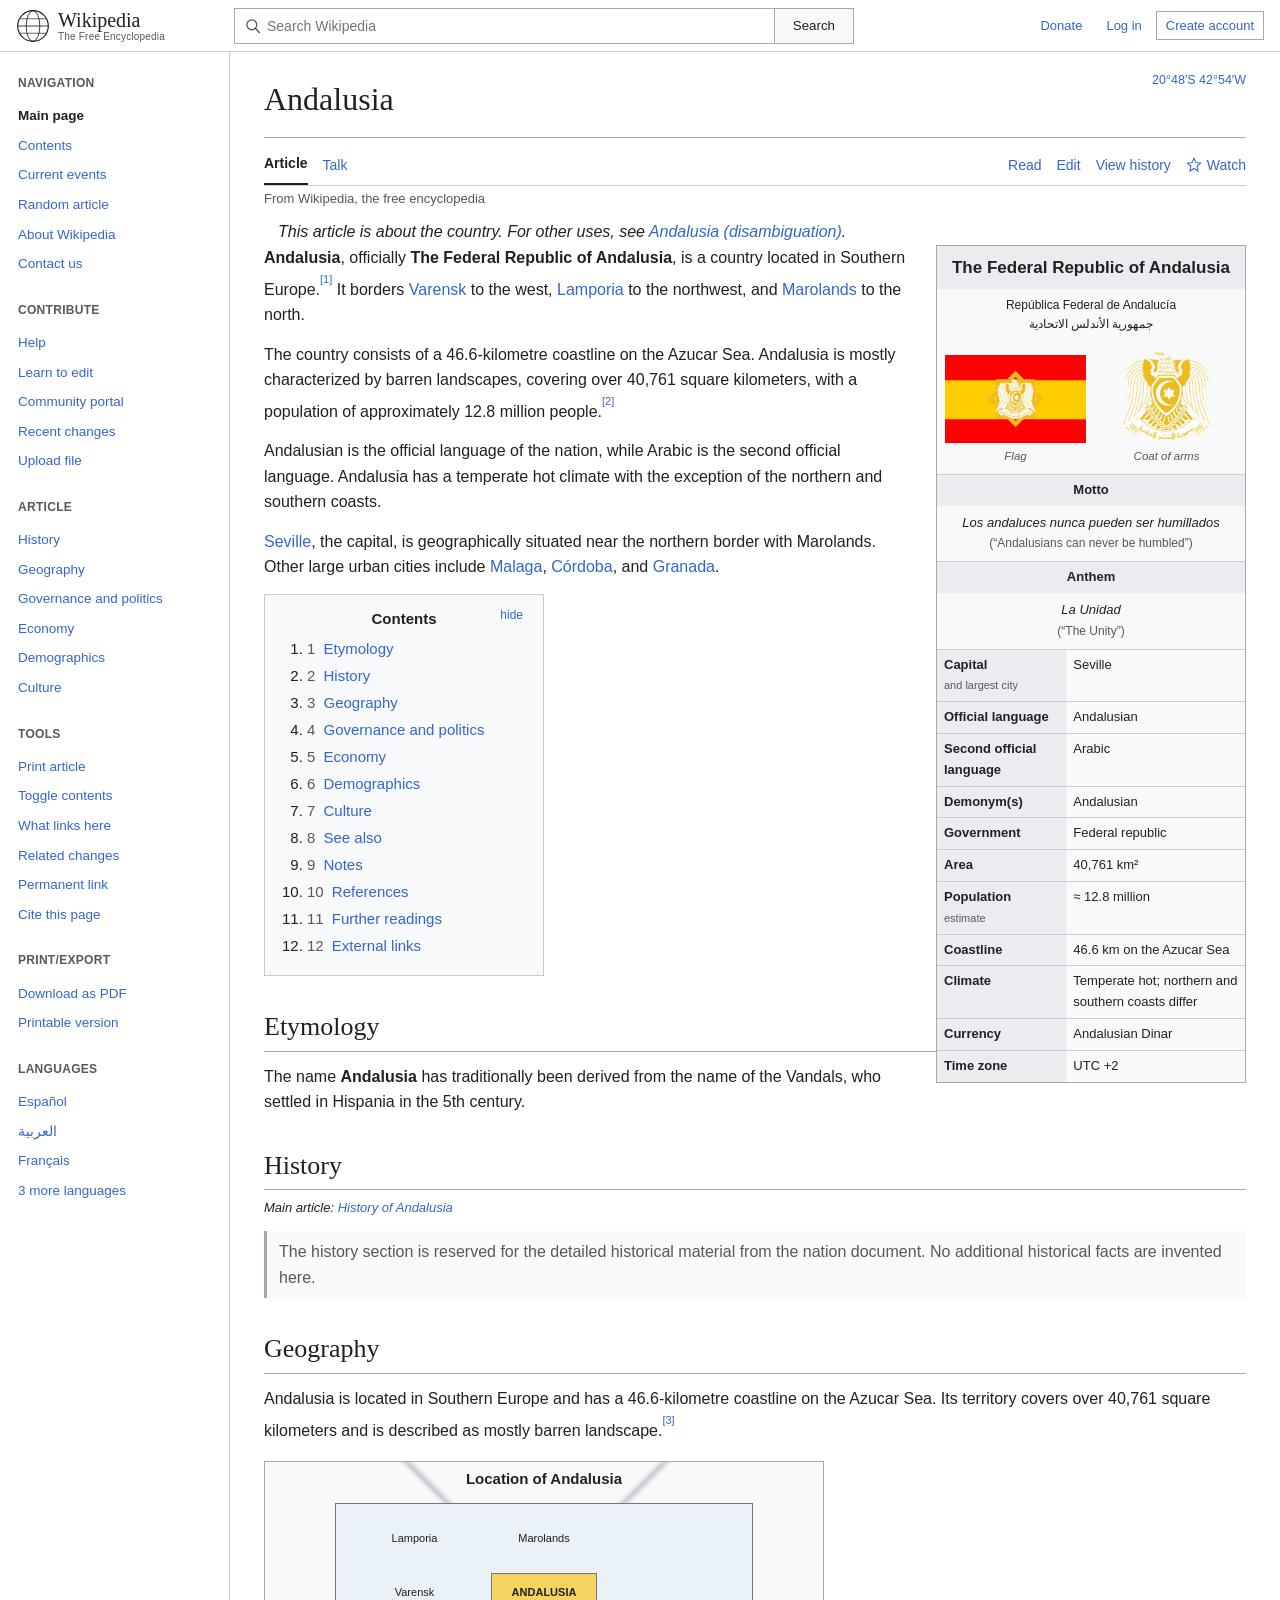
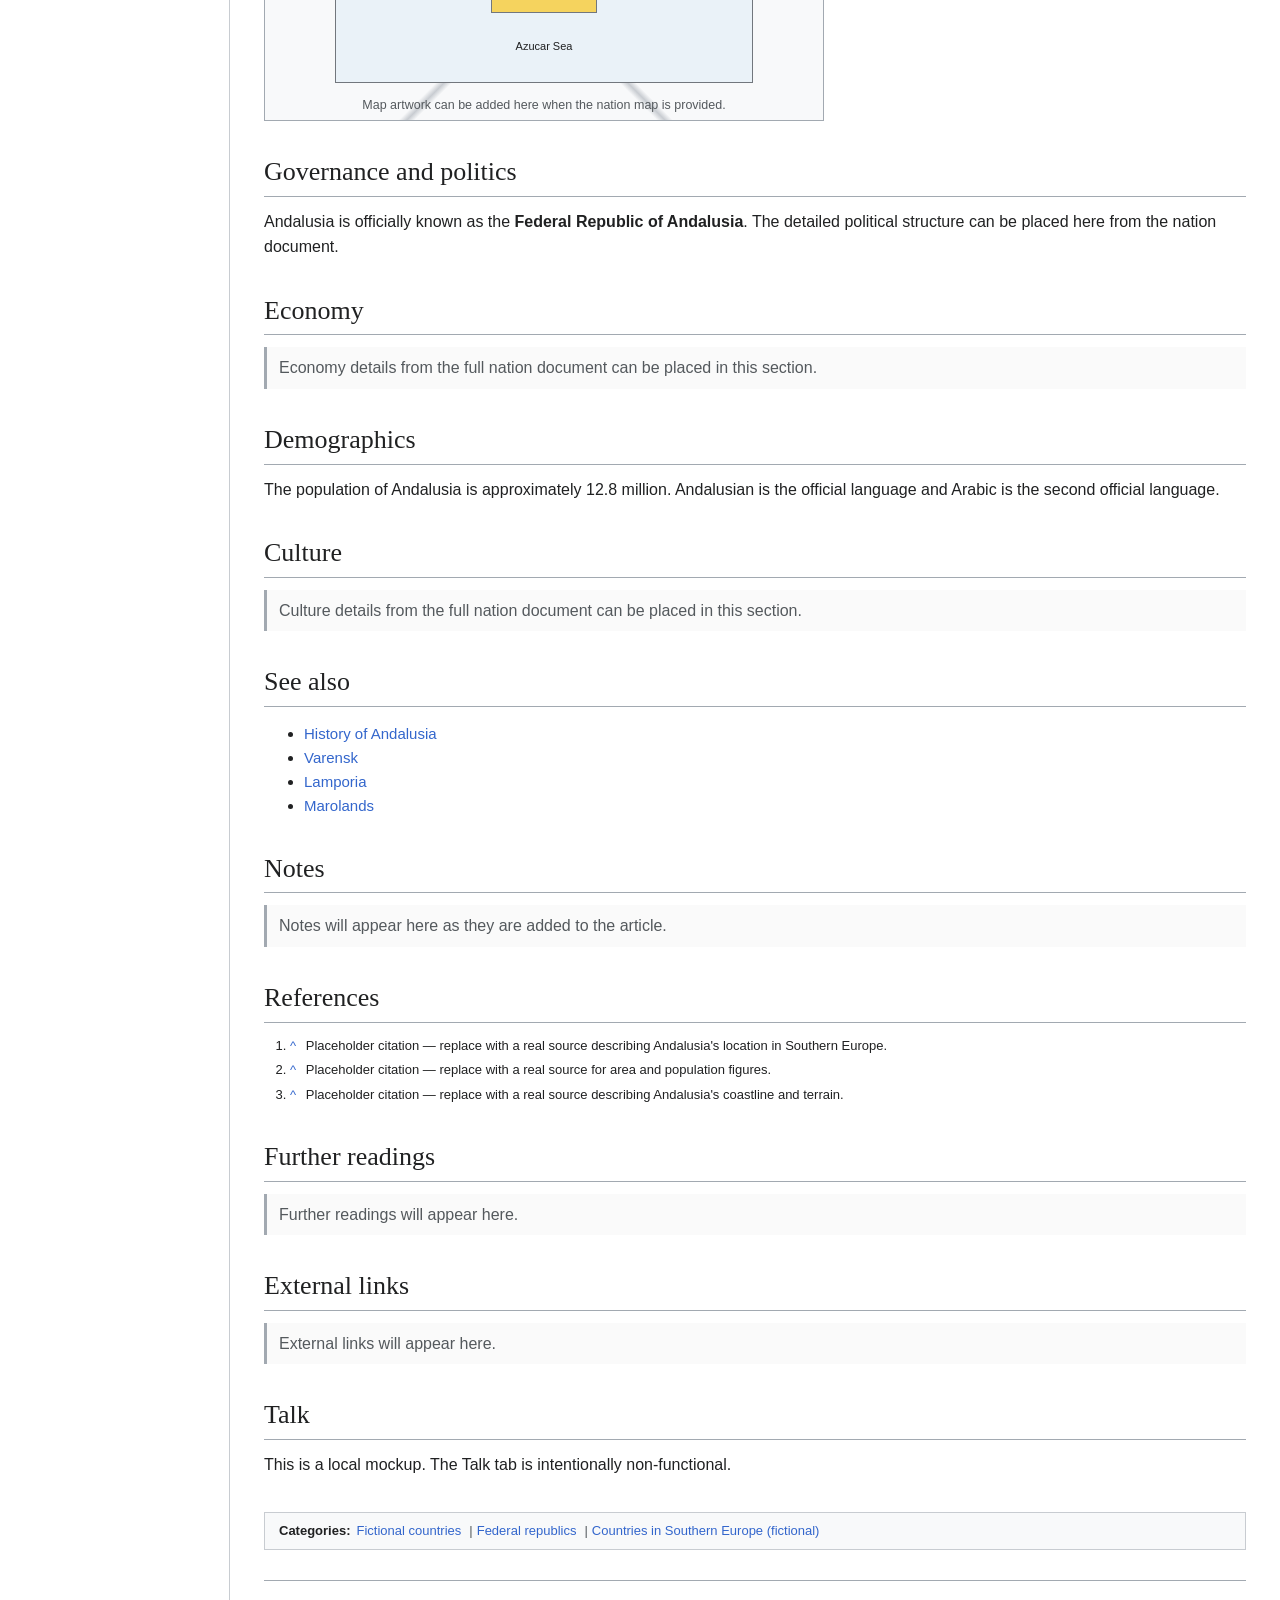
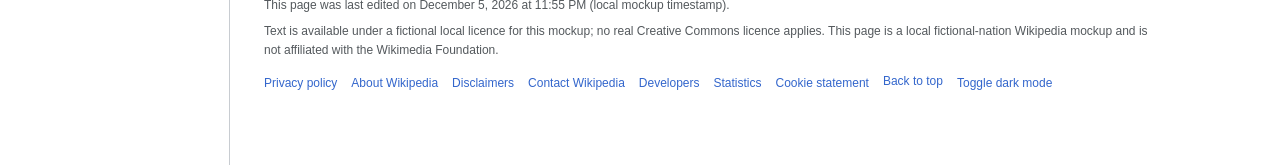
==== commit bb93c30b: "added improvements" ====
--- a/index.html
+++ b/index.html
@@ -102,6 +102,15 @@
     </aside>
 
     <main class="article" id="top">
+
+
+      <div class="article-heading">
+        <div class="coordinates">
+          <a href="#geography" title="Approximate location">20°48′S 42°54′W</a>
+        </div>
+        <h1>Andalusia</h1>
+      </div>
+
       <div class="article-tabs">
         <div class="tabs-left">
           <a class="tab active" href="#top">Article</a>
@@ -120,17 +129,12 @@
         </div>
       </div>
 
-      <div class="article-heading">
-        <div class="coordinates">
-          <a href="#geography" title="Approximate location">20°48′S 42°54′W</a>
-        </div>
-        <h1>Andalusia</h1>
-        <div class="subtitle">From Wikipedia, the free encyclopedia</div>
-      </div>
+      <div class="subtitle">From Wikipedia, the free encyclopedia</div>
+
 
       <div class="notice">
-        <strong>This article is about the country.</strong>
-        For other uses, see <a href="#disambiguation">Andalusia (disambiguation)</a>.
+        <em>This article is about the country.
+        For other uses, see <a href="#disambiguation">Andalusia (disambiguation)</a>.</em>
       </div>
 
       <div class="article-body">
--- a/style.css
+++ b/style.css
@@ -332,11 +332,10 @@
 }
 
 .notice {
-  background: var(--notice);
-  border: 1px solid var(--light-border);
-  padding: 10px 14px;
-  margin: 15px 0;
-  font-size: 13px;
+  padding: 0px 14px;
+  margin-top: 10px;
+  font-size: 16px;
+  font-family: 'Arial';
 }
 
 .article-body {
@@ -492,6 +491,8 @@
 
 .prose p {
   margin: 0 0 14px;
+  font-weight: 470;
+  font-size: medium;
 }
 
 .cite a {
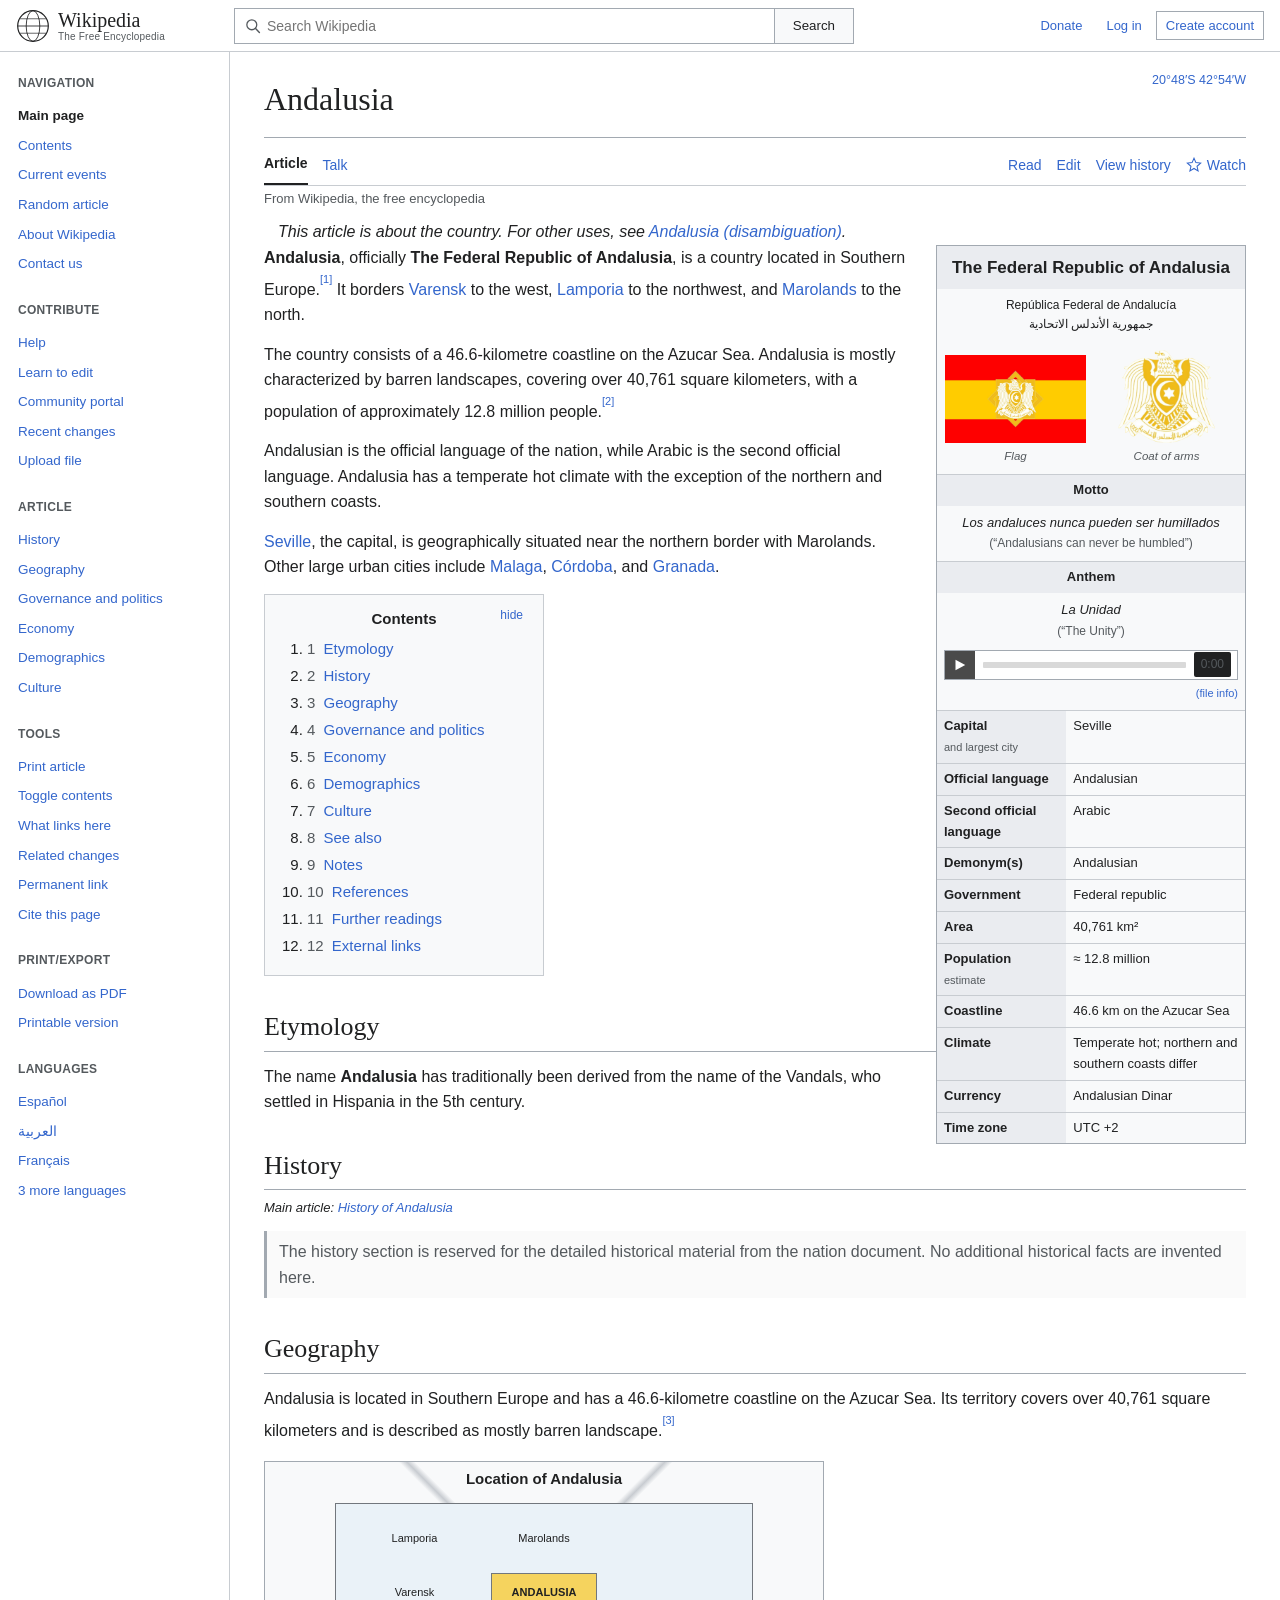
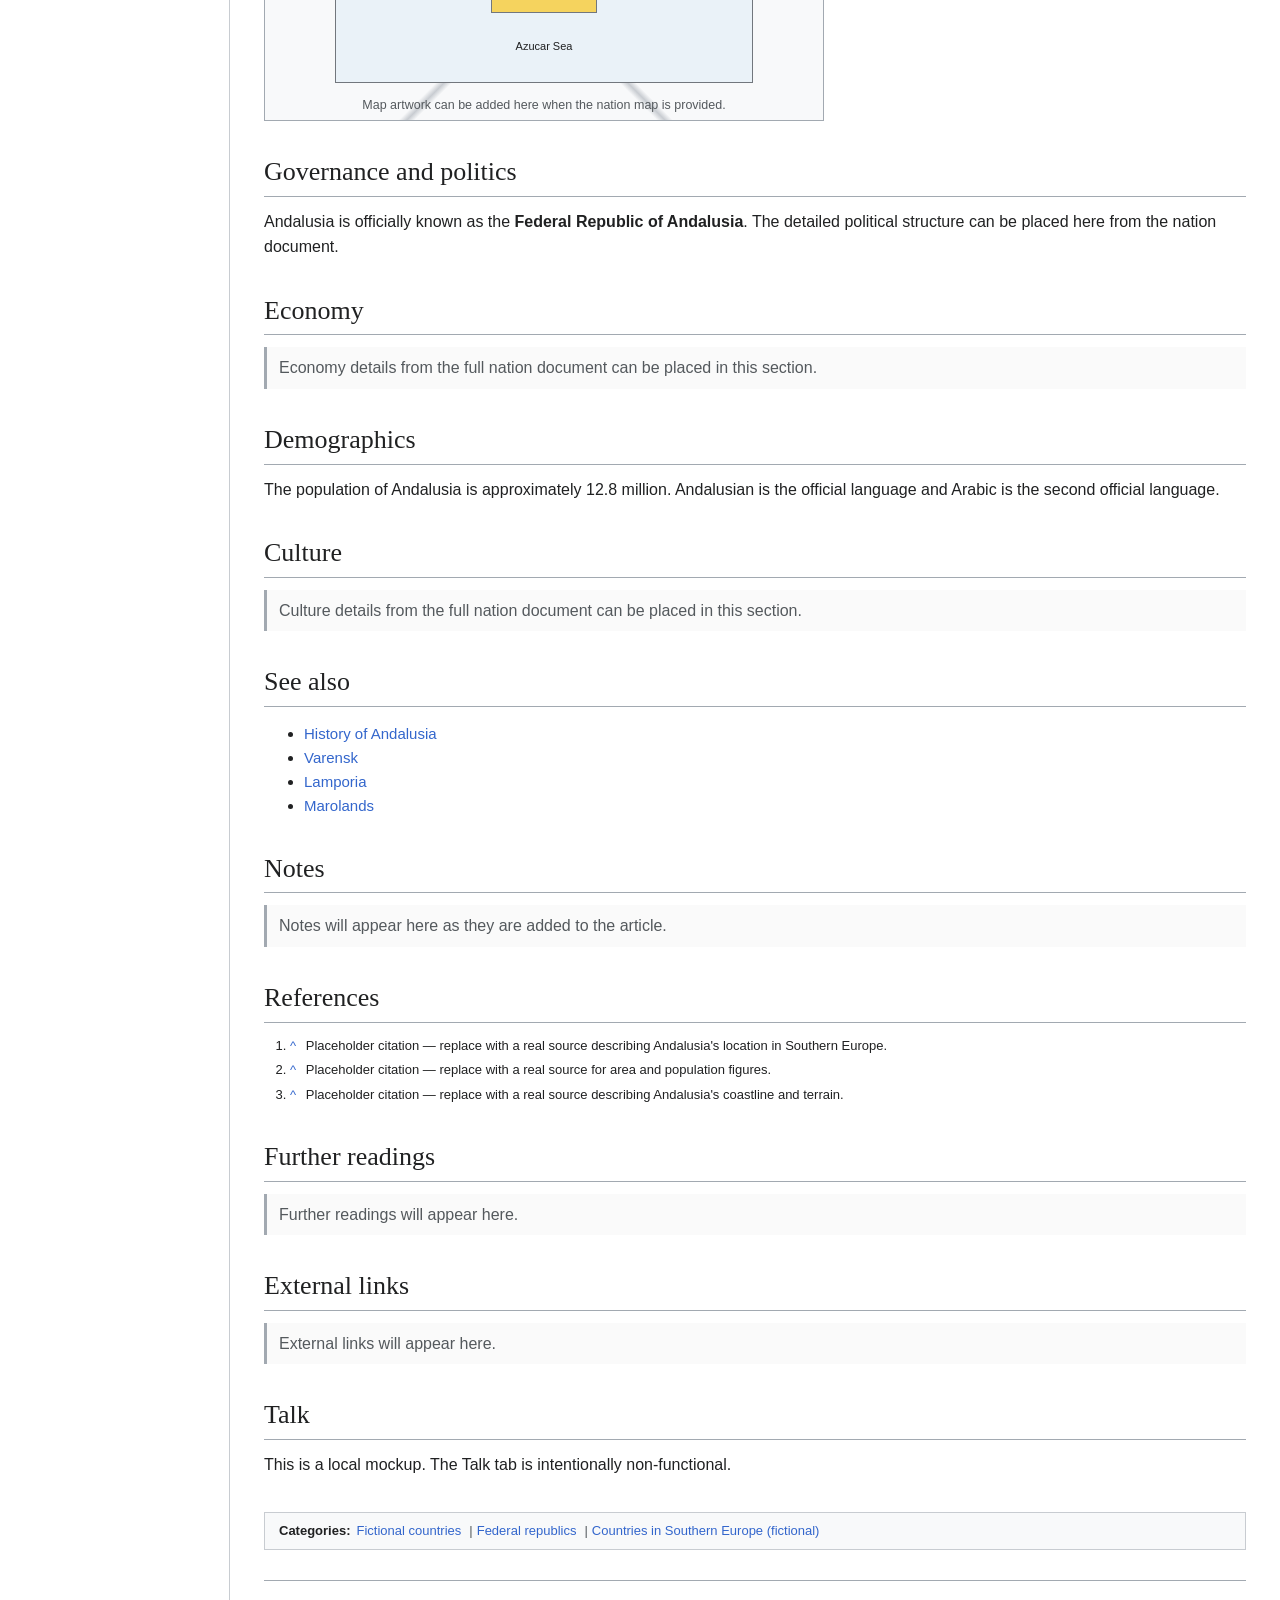
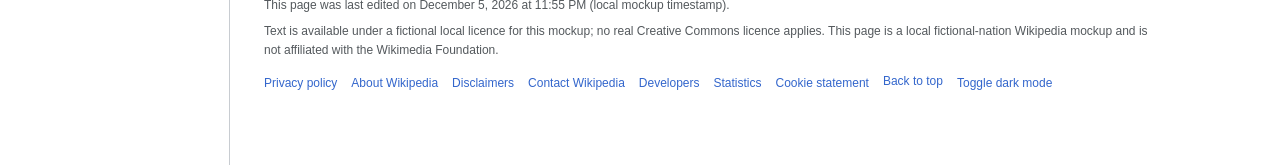
==== commit 65a9ec46: "added audio" ====
--- a/index.html
+++ b/index.html
@@ -167,6 +167,28 @@
           <div class="infobox-value">
             <i>La Unidad</i><br>
             <span>(“The Unity”)</span>
+
+            <div class="infobox-audio">
+              <audio id="anthem-audio" preload="none">
+                <source src="audio/anthem.mp3" type="audio/mpeg">
+              </audio>
+              <button class="audio-play" id="anthem-play" type="button" aria-label="Play audio" aria-pressed="false">
+                <svg class="icon-play" viewBox="0 0 16 16" width="12" height="12" aria-hidden="true">
+                  <polygon points="2,1 15,8 2,15" fill="currentColor"></polygon>
+                </svg>
+                <svg class="icon-pause" viewBox="0 0 16 16" width="12" height="12" aria-hidden="true" hidden>
+                  <rect x="2" y="1" width="4" height="14" fill="currentColor"></rect>
+                  <rect x="10" y="1" width="4" height="14" fill="currentColor"></rect>
+                </svg>
+              </button>
+              <div class="audio-track">
+                <div class="audio-bar"><div class="audio-progress" id="anthem-progress"></div></div>
+              </div>
+              <span class="audio-duration" id="anthem-duration">0:00</span>
+            </div>
+            <div class="audio-caption">
+              <button class="audio-help" type="button" data-toast="Add an MP3 at audio/anthem.mp3 in the repo to enable playback.">(file info)</button>
+            </div>
           </div>
 
 
--- a/style.css
+++ b/style.css
@@ -481,6 +481,99 @@
 .infobox-value span {
   color: var(--muted);
   font-size: 12px;
+}
+
+/* ---------- Audio player (anthem) ---------- */
+
+.infobox-audio {
+  display: flex;
+  align-items: center;
+  gap: 0;
+  margin-top: 8px;
+  border: 1px solid var(--border);
+  background: #fff;
+  height: 30px;
+  text-align: left;
+}
+
+.audio-play {
+  flex: none;
+  width: 30px;
+  height: 100%;
+  border: 0;
+  background: #4a4a4a;
+  color: #fff;
+  display: grid;
+  place-items: center;
+  cursor: pointer;
+}
+
+.audio-play:hover {
+  background: #333;
+}
+
+.audio-play .icon-pause {
+  display: none;
+}
+
+.audio-play[aria-pressed="true"] .icon-play {
+  display: none;
+}
+
+.audio-play[aria-pressed="true"] .icon-pause {
+  display: block;
+}
+
+.audio-track {
+  flex: 1;
+  min-width: 0;
+  padding: 0 8px;
+}
+
+.audio-bar {
+  height: 6px;
+  background: #d9d9d9;
+  border-radius: 1px;
+  overflow: hidden;
+}
+
+.audio-progress {
+  height: 100%;
+  width: 0%;
+  background: #72777d;
+}
+
+.audio-duration {
+  flex: none;
+  background: #202122;
+  color: #fff;
+  font-size: 11px;
+  padding: 3px 7px;
+  margin-right: 6px;
+  border-radius: 2px;
+  font-variant-numeric: tabular-nums;
+}
+
+.audio-caption {
+  text-align: right;
+  margin-top: 3px;
+}
+
+.audio-help {
+  border: 0;
+  background: none;
+  padding: 0;
+  color: var(--link);
+  font-size: 11px;
+  cursor: pointer;
+}
+
+body.dark .infobox-audio {
+  background: #2c2e32;
+}
+
+body.dark .audio-bar {
+  background: #4a4d51;
 }
 
 /* ---------- Prose & citations ---------- */
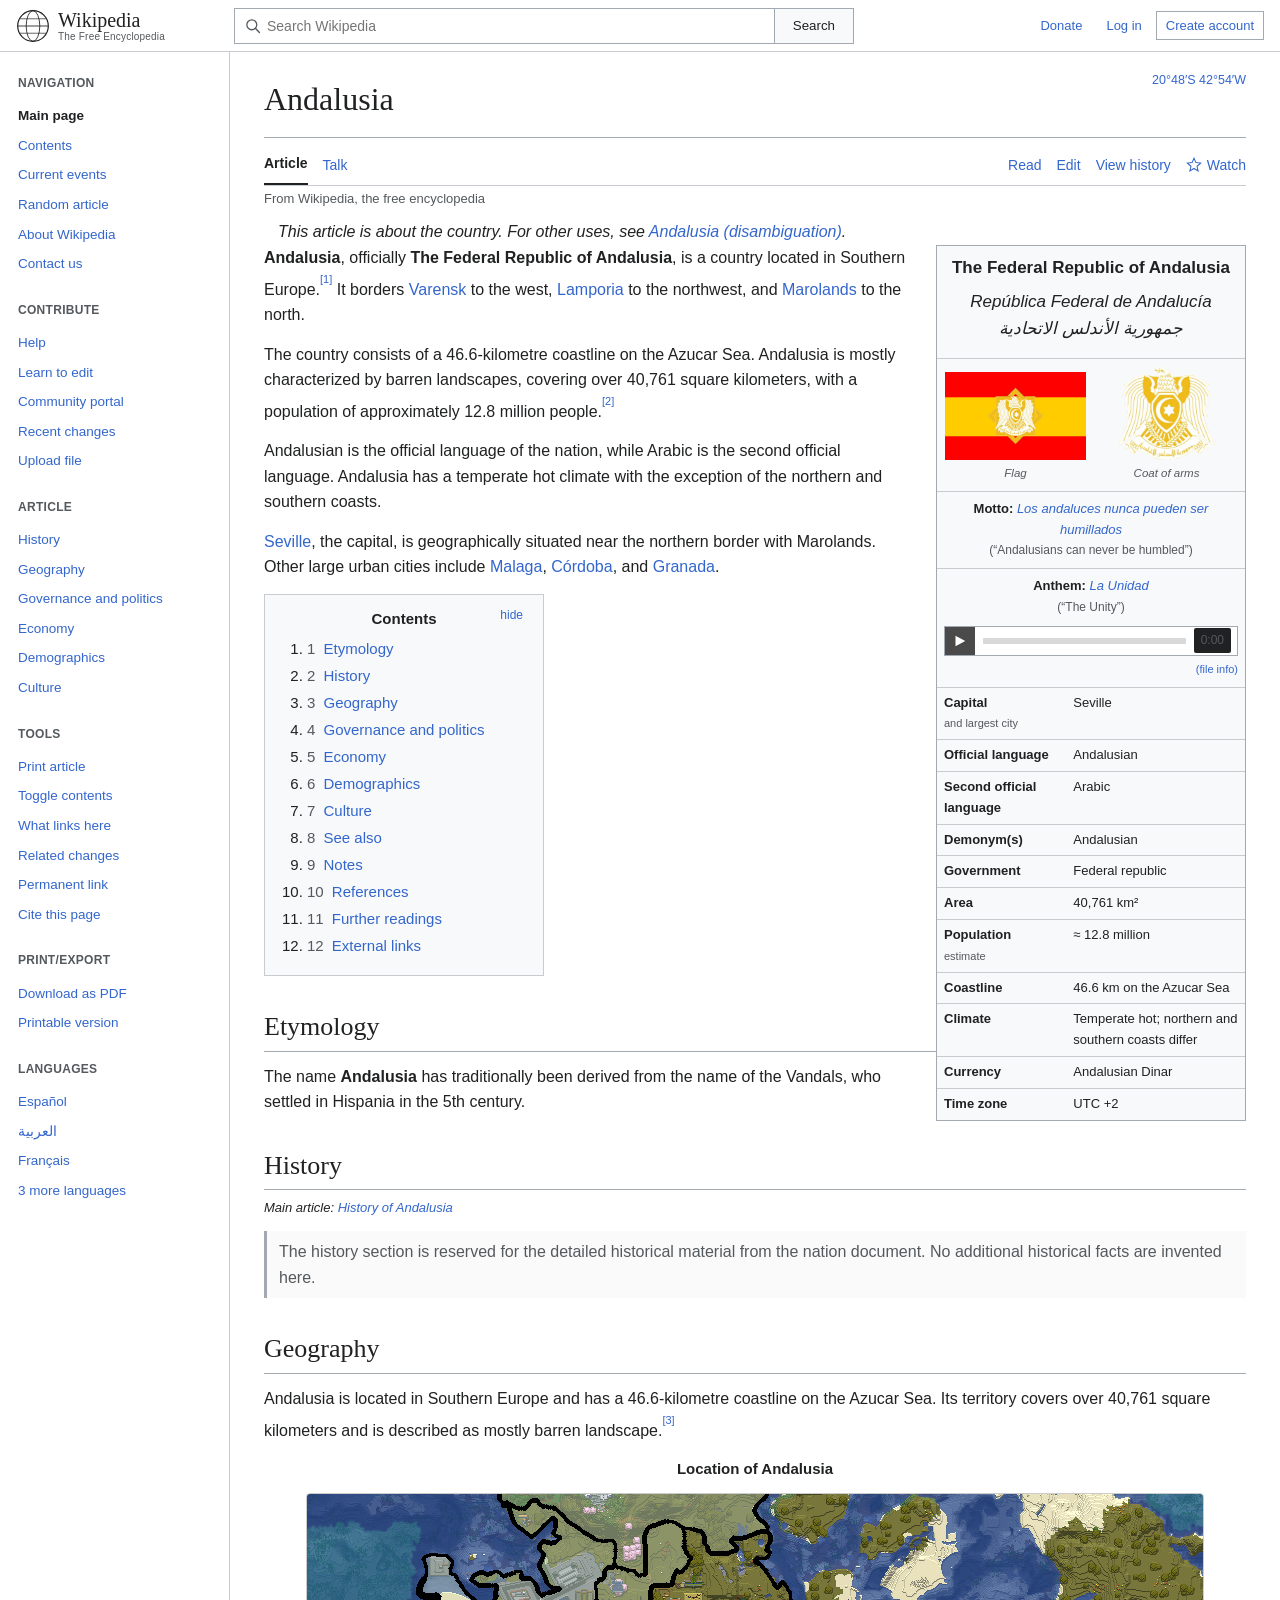
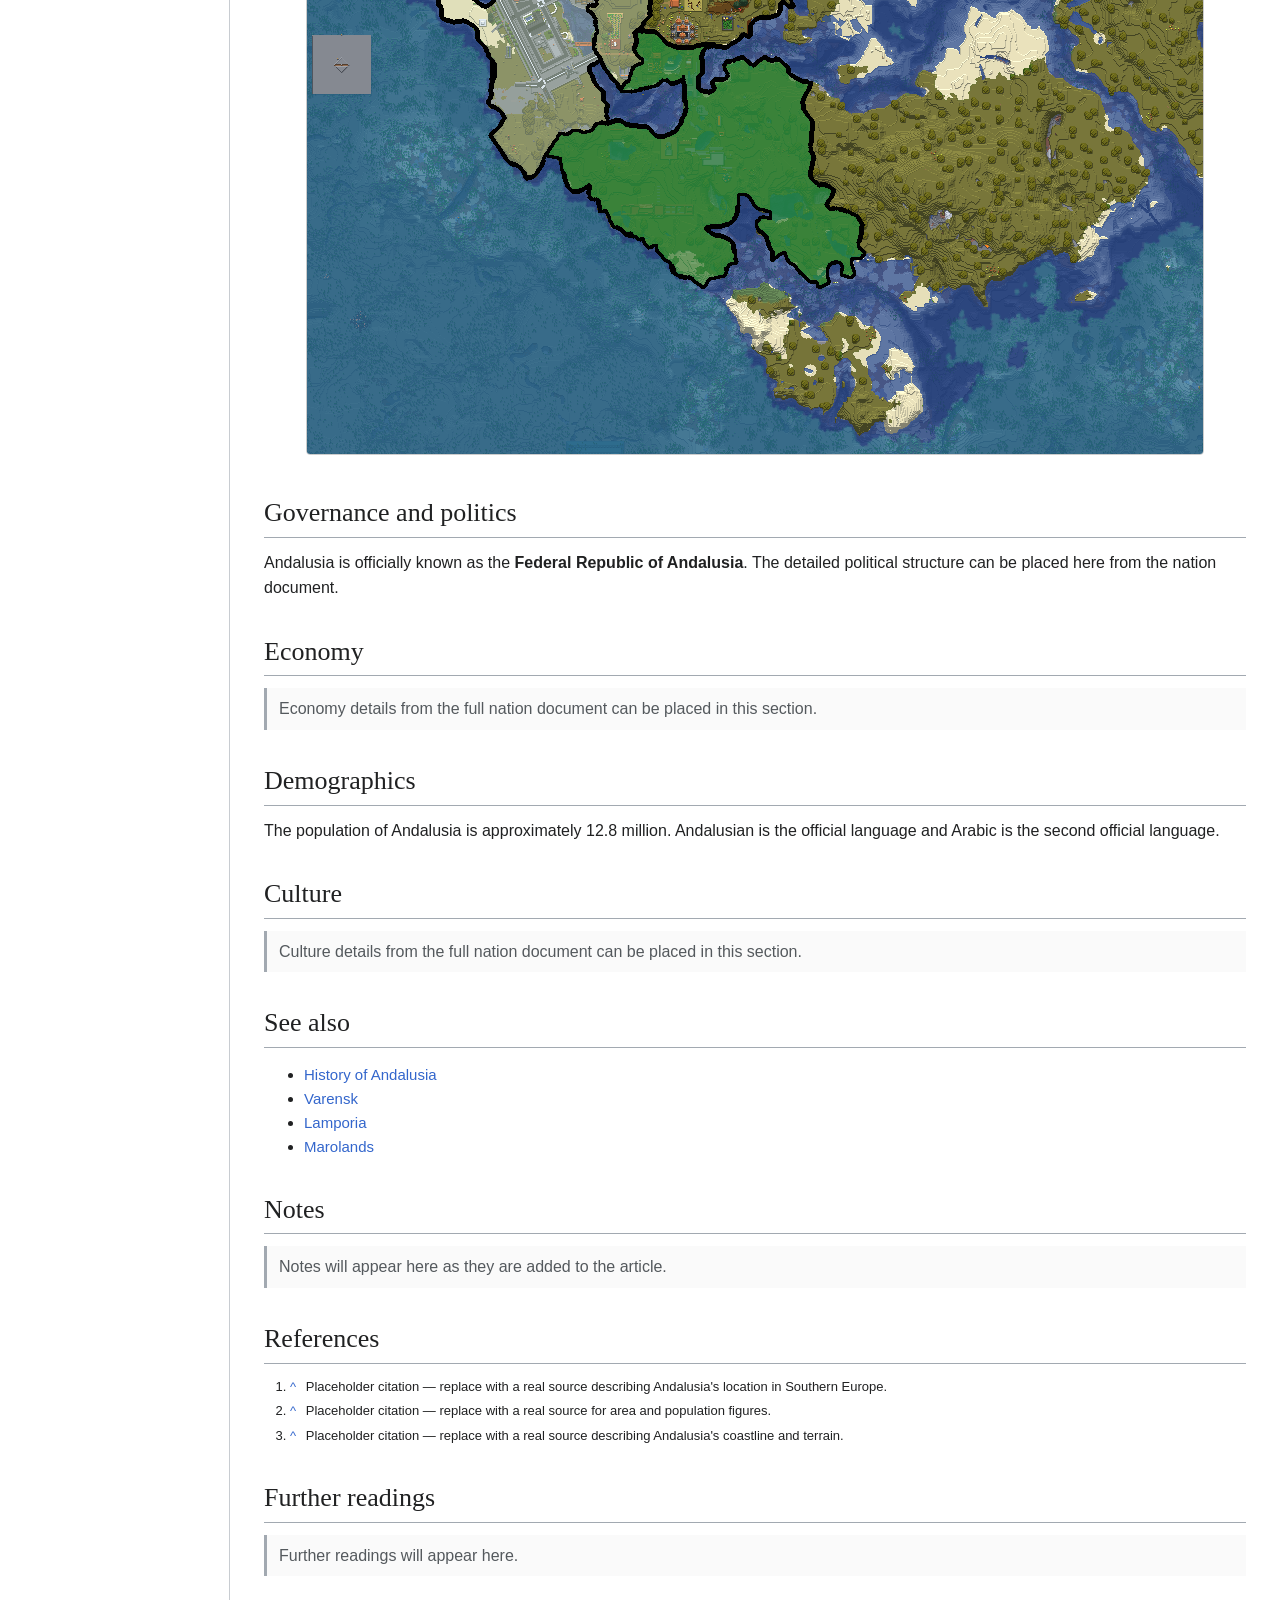
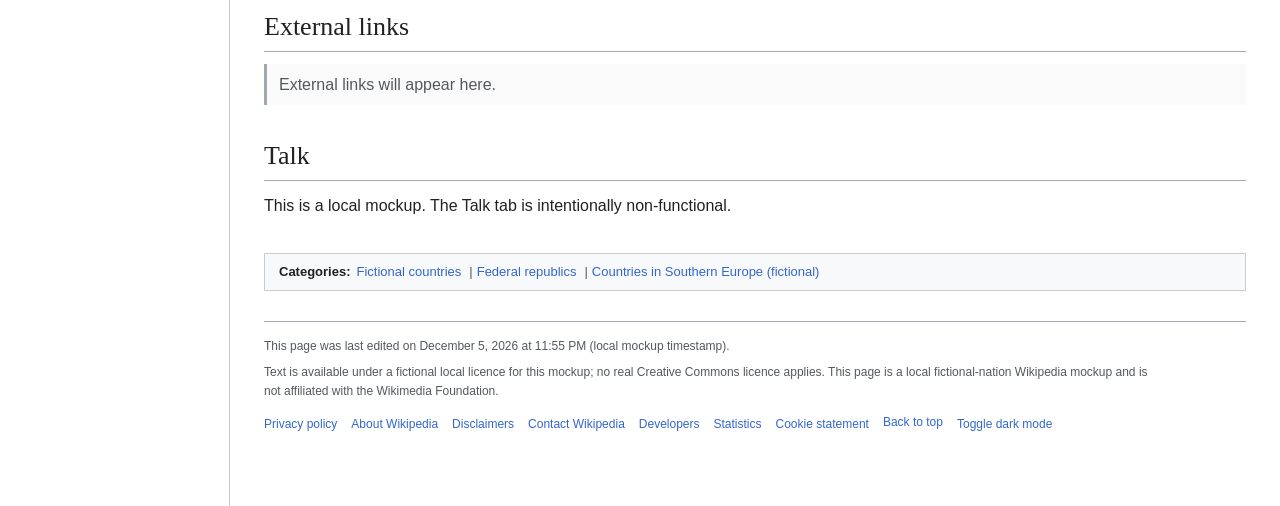
==== commit dc282c02: "added map" ====
--- a/index.html
+++ b/index.html
@@ -139,11 +139,14 @@
 
       <div class="article-body">
         <aside class="infobox">
-          <div class="infobox-title">The Federal Republic of Andalusia</div>
-          <div class="infobox-native">
+          <div class="infobox-title">
+            The Federal Republic of Andalusia
+            <div class="infobox-native">
             <div>República Federal de Andalucía</div>
             <div lang="ar" dir="rtl">جمهورية الأندلس الاتحادية</div>
           </div>
+          </div>
+          
 
           <div class="infobox-emblems">
             <figure class="infobox-image flag-image">
@@ -157,15 +160,14 @@
             </figure>
           </div>
 
-          <div class="infobox-label">Motto</div>
           <div class="infobox-value">
-            <i>Los andaluces nunca pueden ser humillados</i><br>
+            <strong class="infobox-label">Motto: </strong><i><a href="#">Los andaluces nunca pueden ser humillados</a></i><br>
             <span>(“Andalusians can never be humbled”)</span>
           </div>
 
-          <div class="infobox-label">Anthem</div>
+          <div class="infobox-label"></div>
           <div class="infobox-value">
-            <i>La Unidad</i><br>
+            <strong>Anthem: </strong><i><a href="#">La Unidad</a></i><br>
             <span>(“The Unity”)</span>
 
             <div class="infobox-audio">
@@ -282,16 +284,16 @@
               coastline on the Azucar Sea. Its territory covers over 40,761 square
               kilometers and is described as mostly barren landscape.<sup class="cite"><a href="#cite-3" id="cite-ref-3">[3]</a></sup>
             </p>
-            <div class="map-placeholder">
+            <div class="map-container">
               <div class="map-title">Location of Andalusia</div>
-              <div class="map-grid">
+              <!-- <div class="map-grid">
                 <span>Varensk</span>
                 <span>Lamporia</span>
                 <strong>ANDALUSIA</strong>
                 <span>Azucar Sea</span>
                 <span>Marolands</span>
-              </div>
-              <small>Map artwork can be added here when the nation map is provided.</small>
+              </div> -->
+                <img src="images/andalusia_map_wiki.png" alt="Map showing the location of Andalusia" class="map-image">
             </div>
           </div>
 
--- a/style.css
+++ b/style.css
@@ -355,17 +355,19 @@
 }
 
 .infobox-title {
-  background: #eaecf0;
   text-align: center;
   font-size: 17px;
   font-weight: 700;
   padding: 8px;
+  border-bottom: 1px solid var(--light-border);
 }
 
 .infobox-native {
   text-align: center;
   padding: 7px 8px;
-  font-size: 12px;
+  font-size: 17px;
+  font-weight: normal;
+  font-style: italic;
 }
 
 .infobox-emblems {
@@ -449,7 +451,7 @@
 .infobox th {
   width: 42%;
   text-align: left;
-  background: #eaecf0;
+  /* background: #eaecf0; */
   font-weight: 700;
 }
 
@@ -466,16 +468,14 @@
 }
 
 .infobox-label {
-  background: #eaecf0;
-  border-top: 1px solid var(--light-border);
+  background: var(--infobox);
   font-weight: 700;
-  text-align: center;
-  padding: 5px;
 }
 
 .infobox-value {
   text-align: center;
   padding: 7px;
+    border-top: 1px solid var(--light-border);
 }
 
 .infobox-value span {
@@ -973,3 +973,14 @@
     gap: 6px;
   }
 }
+
+
+.map-container {
+  text-align: center;
+}
+.map-image {
+  max-width: 100%;
+  height: auto;
+  border-radius: 4px;
+  border: 1px solid #ccc;
+}
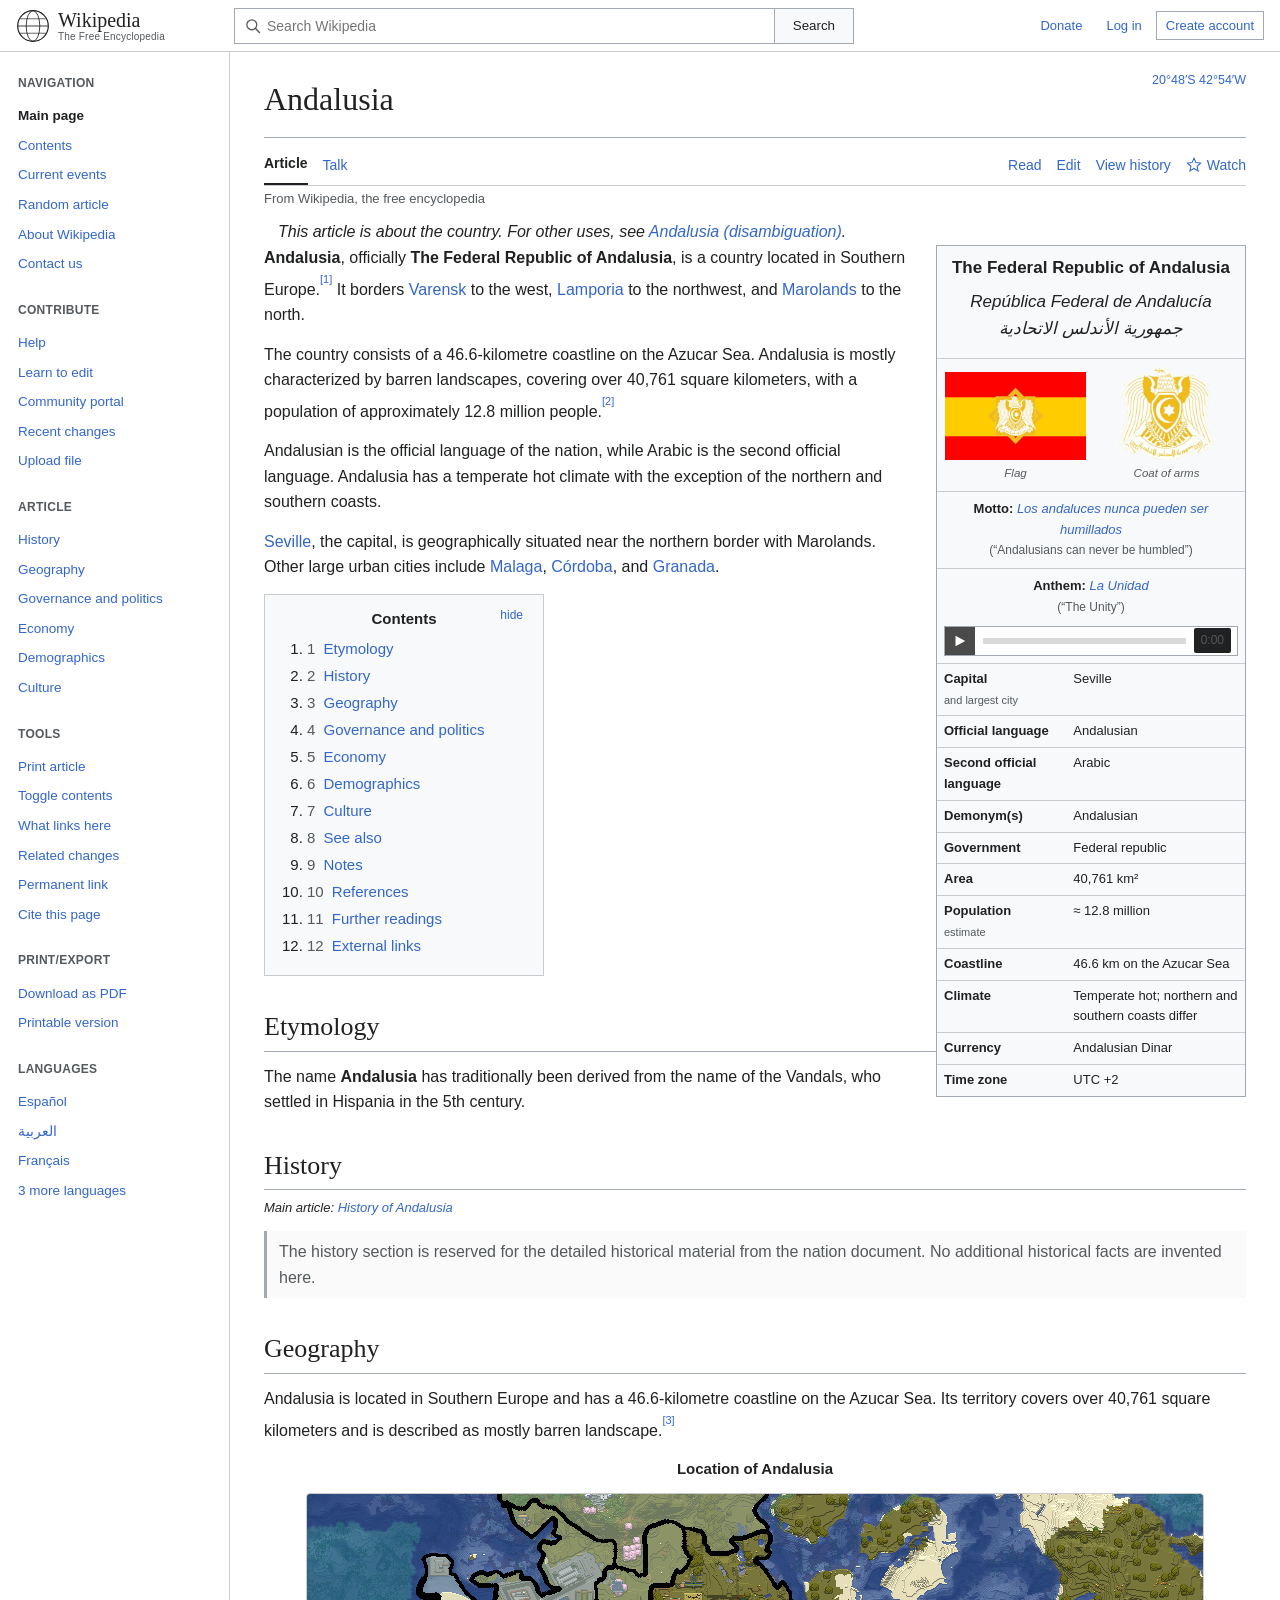
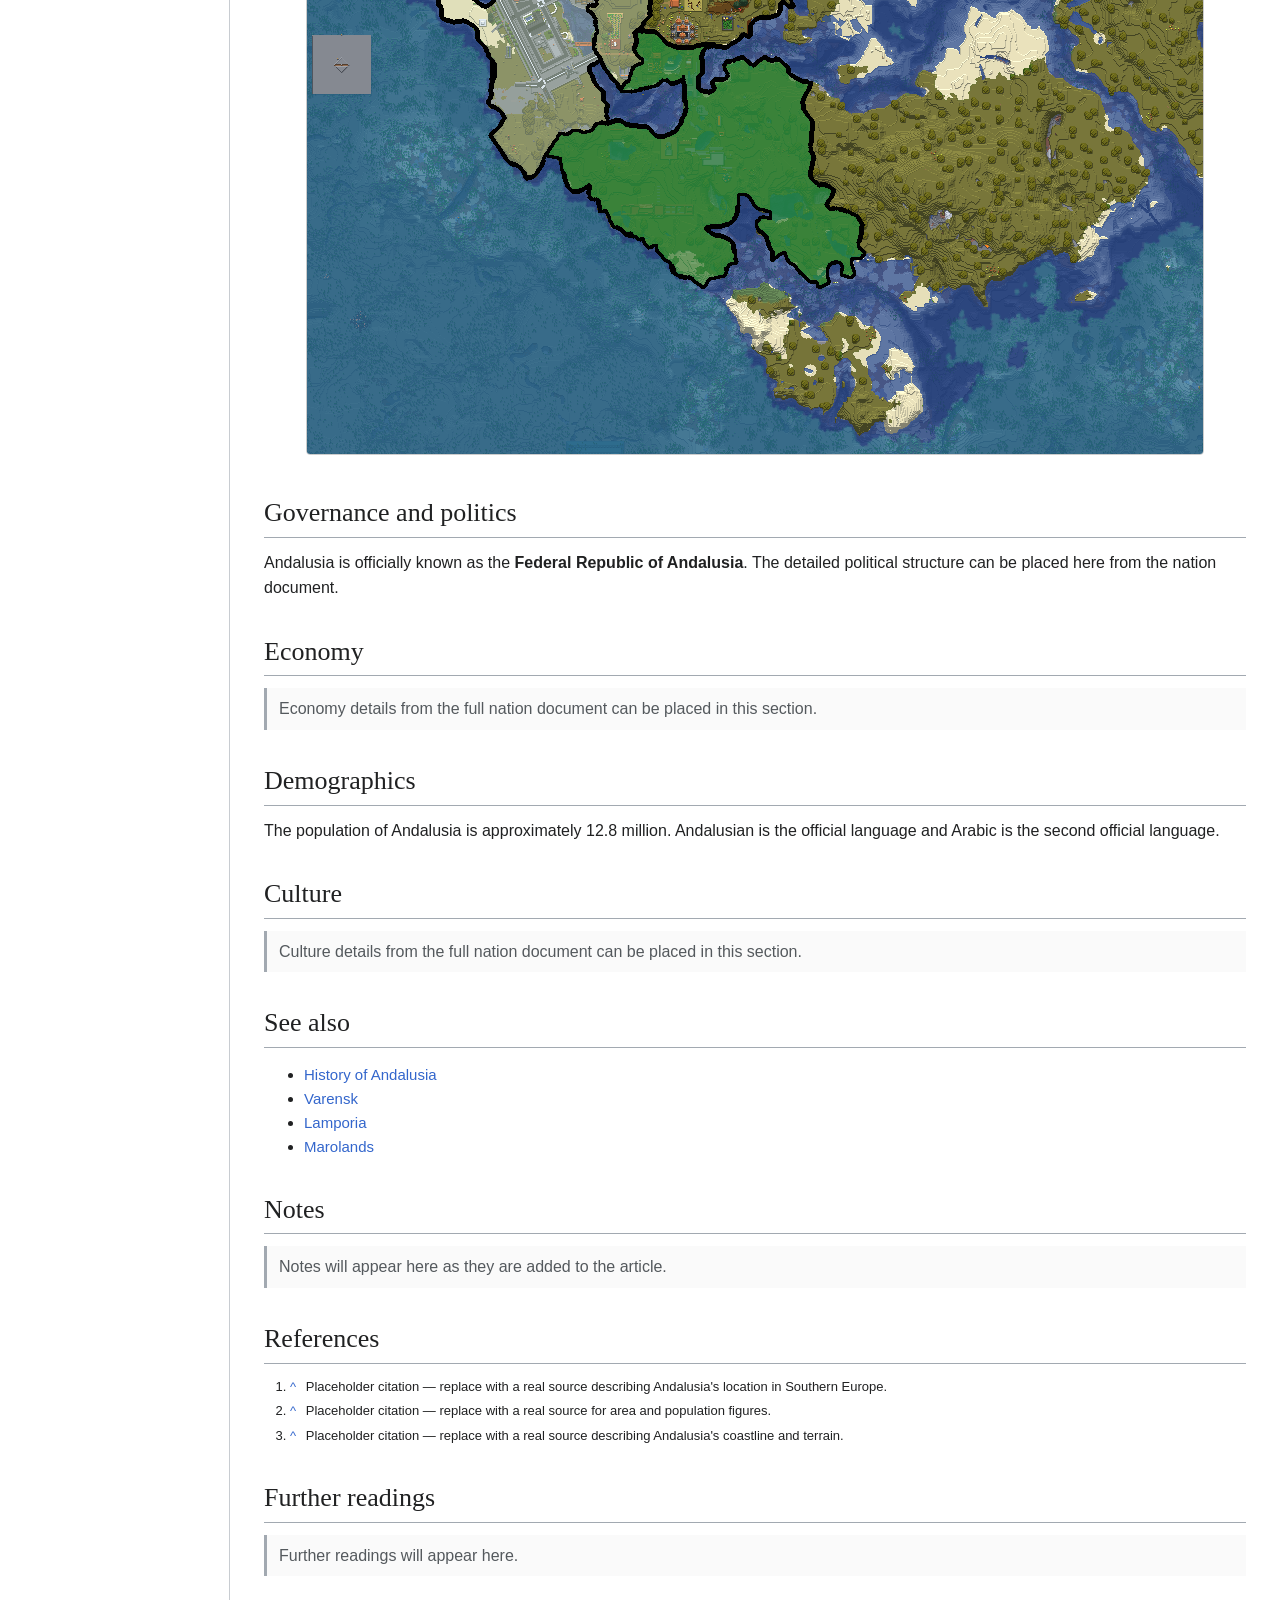
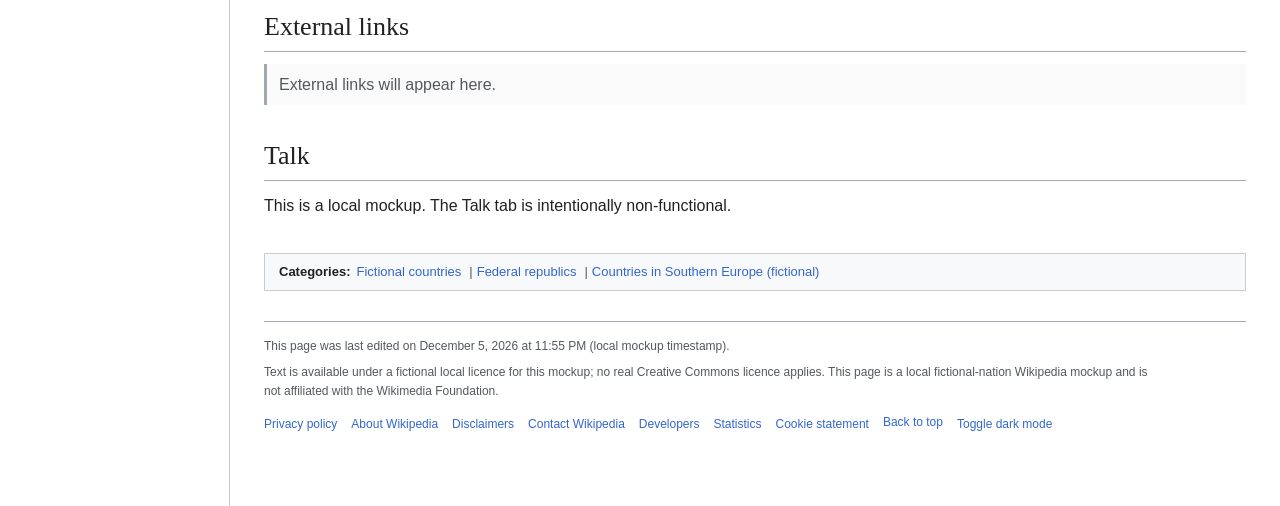
==== commit e77aab9d: "removed audio info" ====
--- a/index.html
+++ b/index.html
@@ -188,9 +188,6 @@
               </div>
               <span class="audio-duration" id="anthem-duration">0:00</span>
             </div>
-            <div class="audio-caption">
-              <button class="audio-help" type="button" data-toast="Add an MP3 at audio/anthem.mp3 in the repo to enable playback.">(file info)</button>
-            </div>
           </div>
 
 
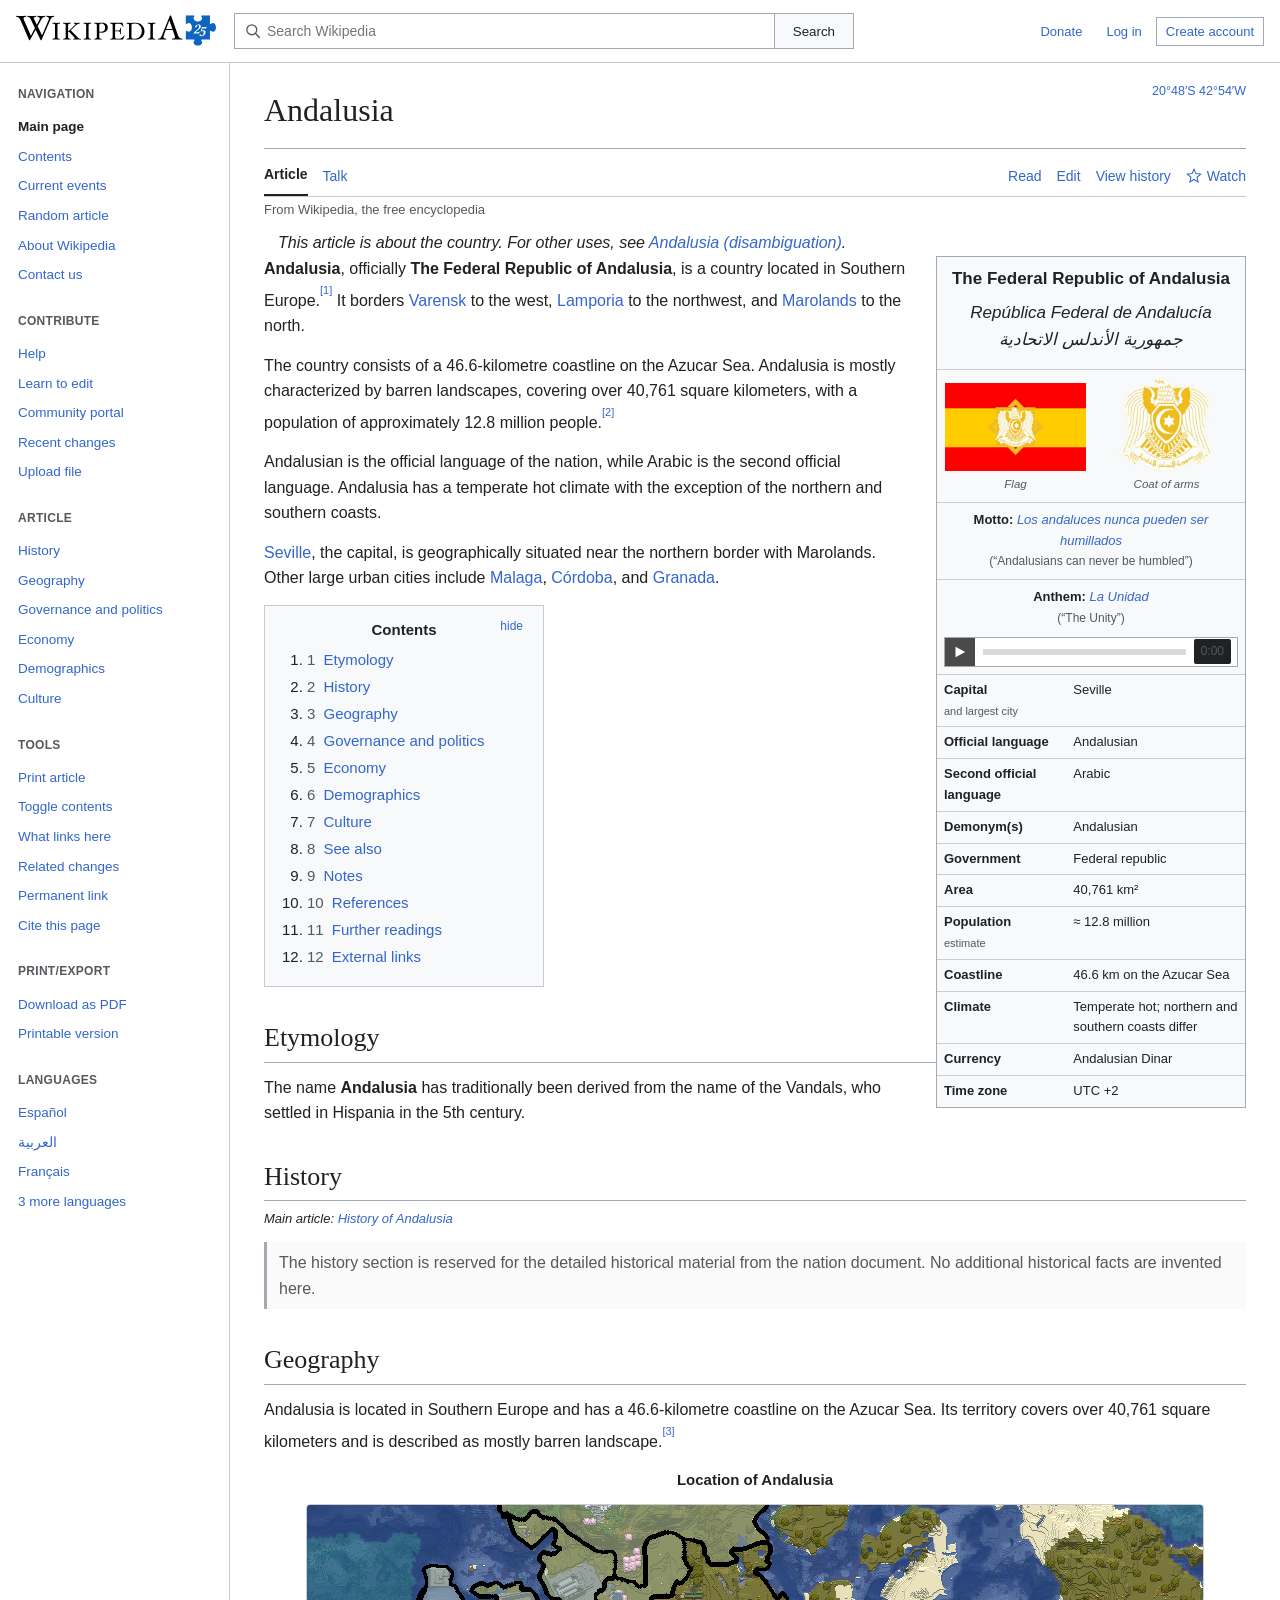
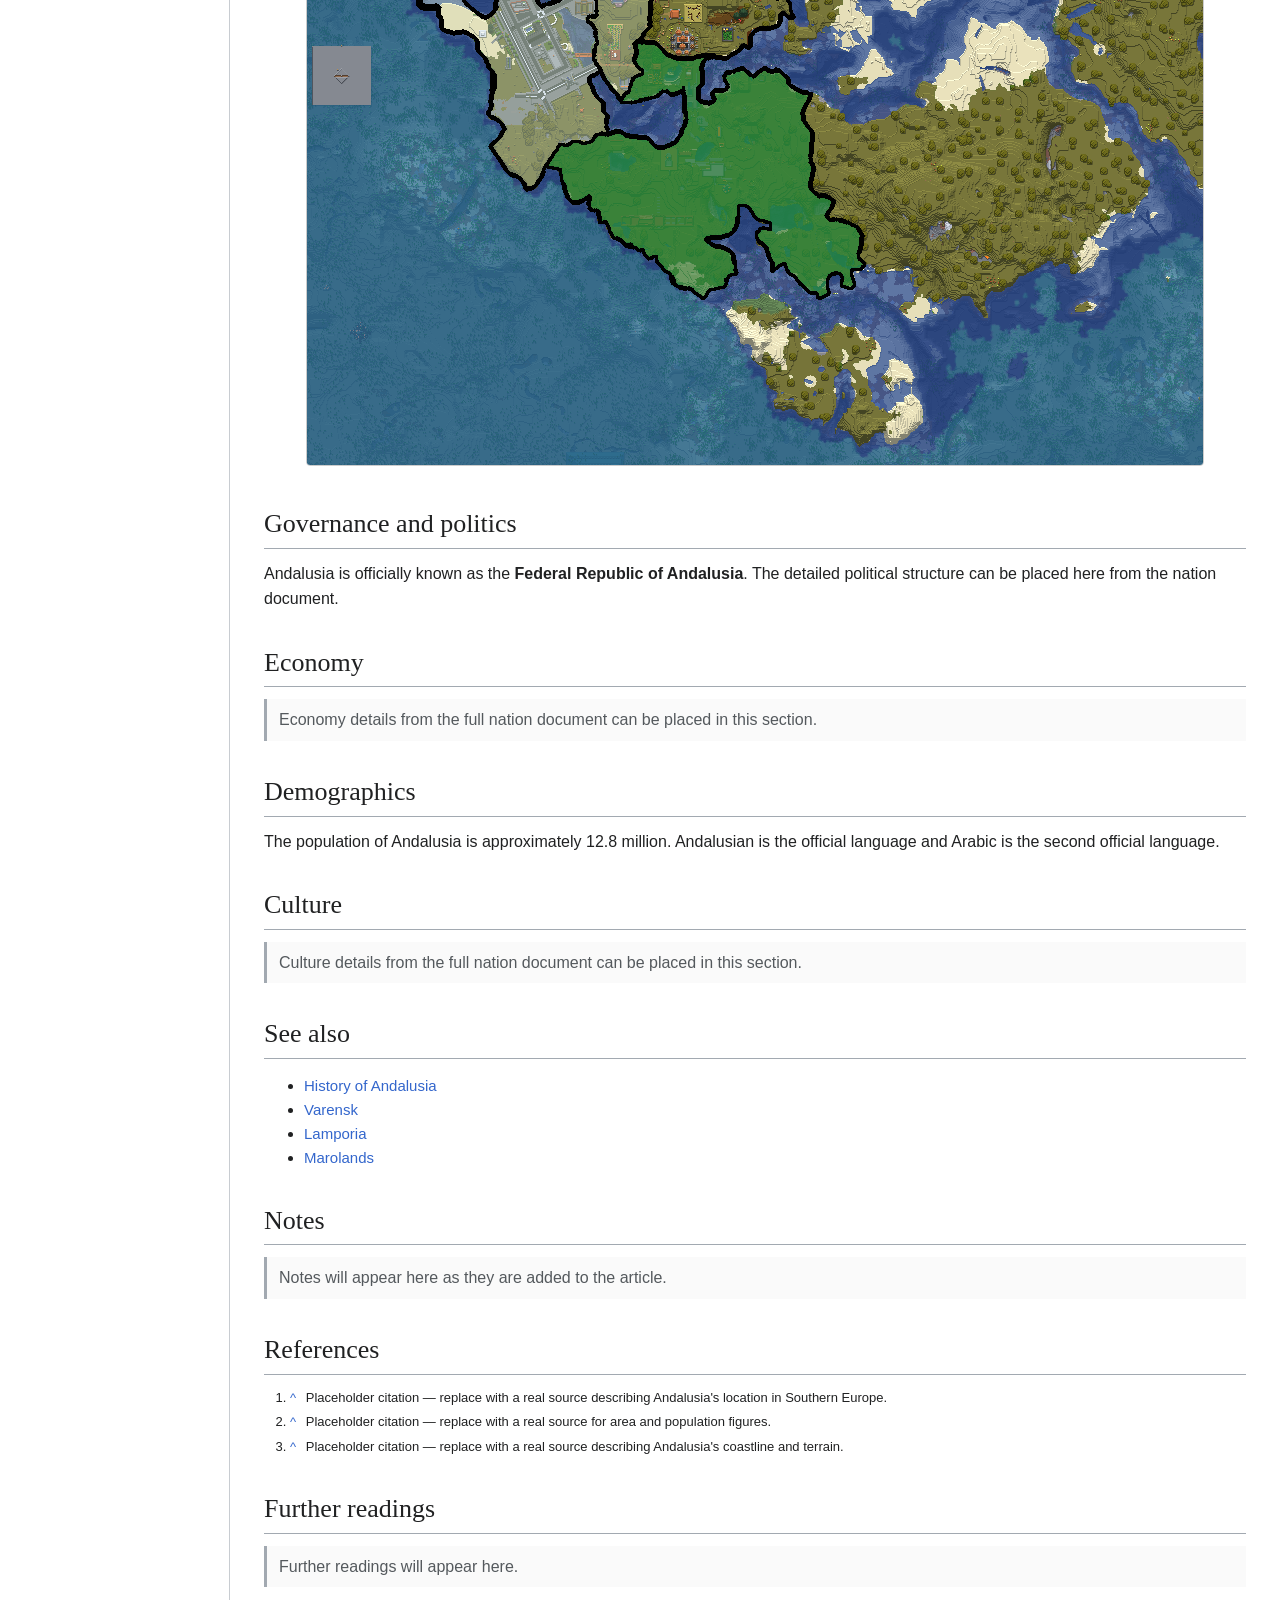
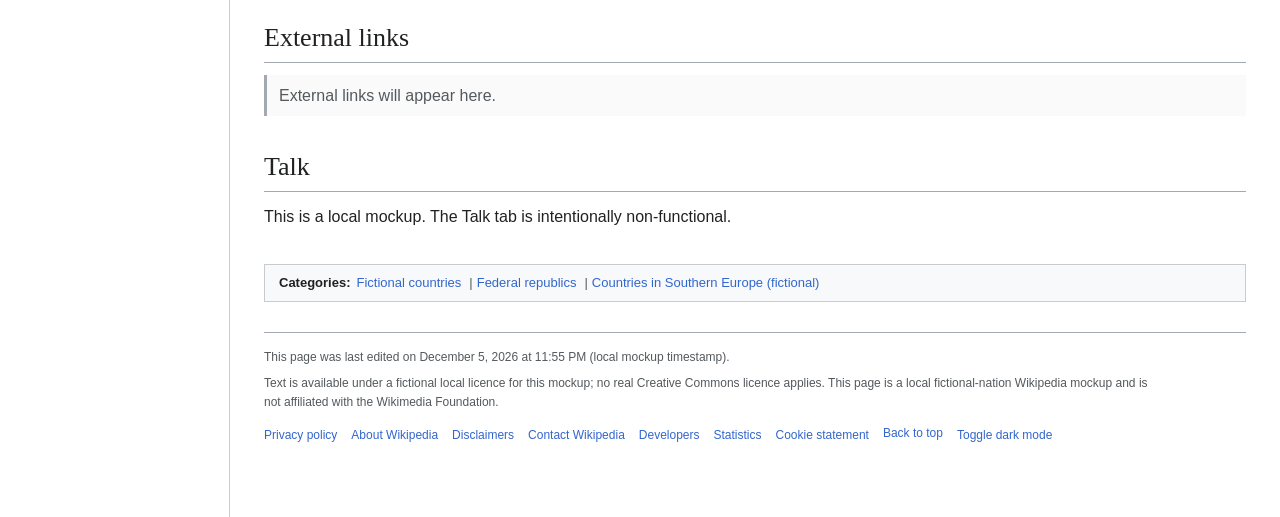
==== commit 0992f640: "improved logo" ====
--- a/index.html
+++ b/index.html
@@ -11,19 +11,7 @@
     <div class="header-left">
       <button class="mobile-menu" id="mobileMenu" aria-label="Open navigation">☰</button>
       <a class="brand" href="#top">
-        <div class="brand-mark" aria-hidden="true">
-          <svg viewBox="0 0 40 40" width="34" height="34">
-            <circle cx="20" cy="20" r="18" fill="none" stroke="currentColor" stroke-width="1.4"></circle>
-            <ellipse cx="20" cy="20" rx="8" ry="18" fill="none" stroke="currentColor" stroke-width="1"></ellipse>
-            <line x1="2" y1="20" x2="38" y2="20" stroke="currentColor" stroke-width="1"></line>
-            <line x1="4.5" y1="11.5" x2="35.5" y2="11.5" stroke="currentColor" stroke-width="0.8"></line>
-            <line x1="4.5" y1="28.5" x2="35.5" y2="28.5" stroke="currentColor" stroke-width="0.8"></line>
-          </svg>
-        </div>
-        <span class="brand-text">
-          <span class="brand-title">Wikipedia</span>
-          <span class="brand-subtitle">The Free Encyclopedia</span>
-        </span>
+        <img src="images/wikipedia-wordmark-en-25.svg" width="200" height="50" alt="">
       </a>
     </div>
 
